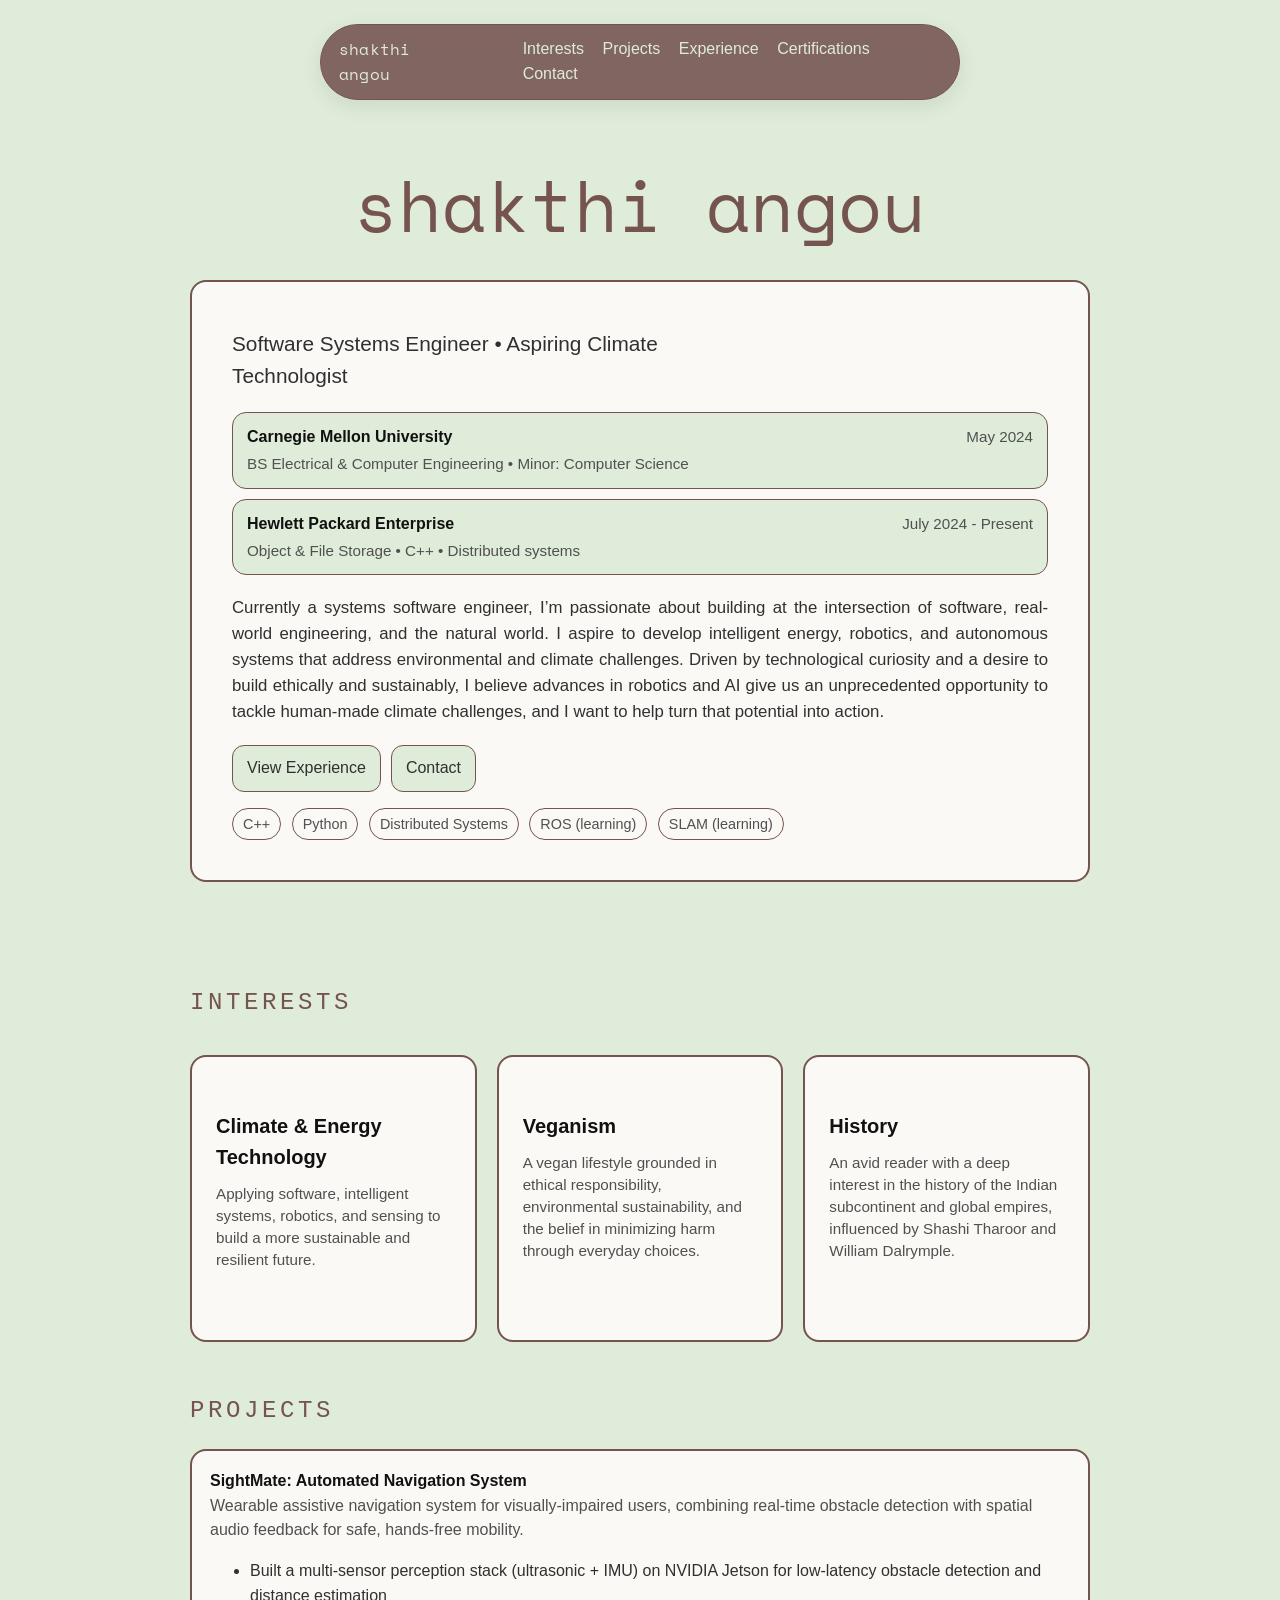
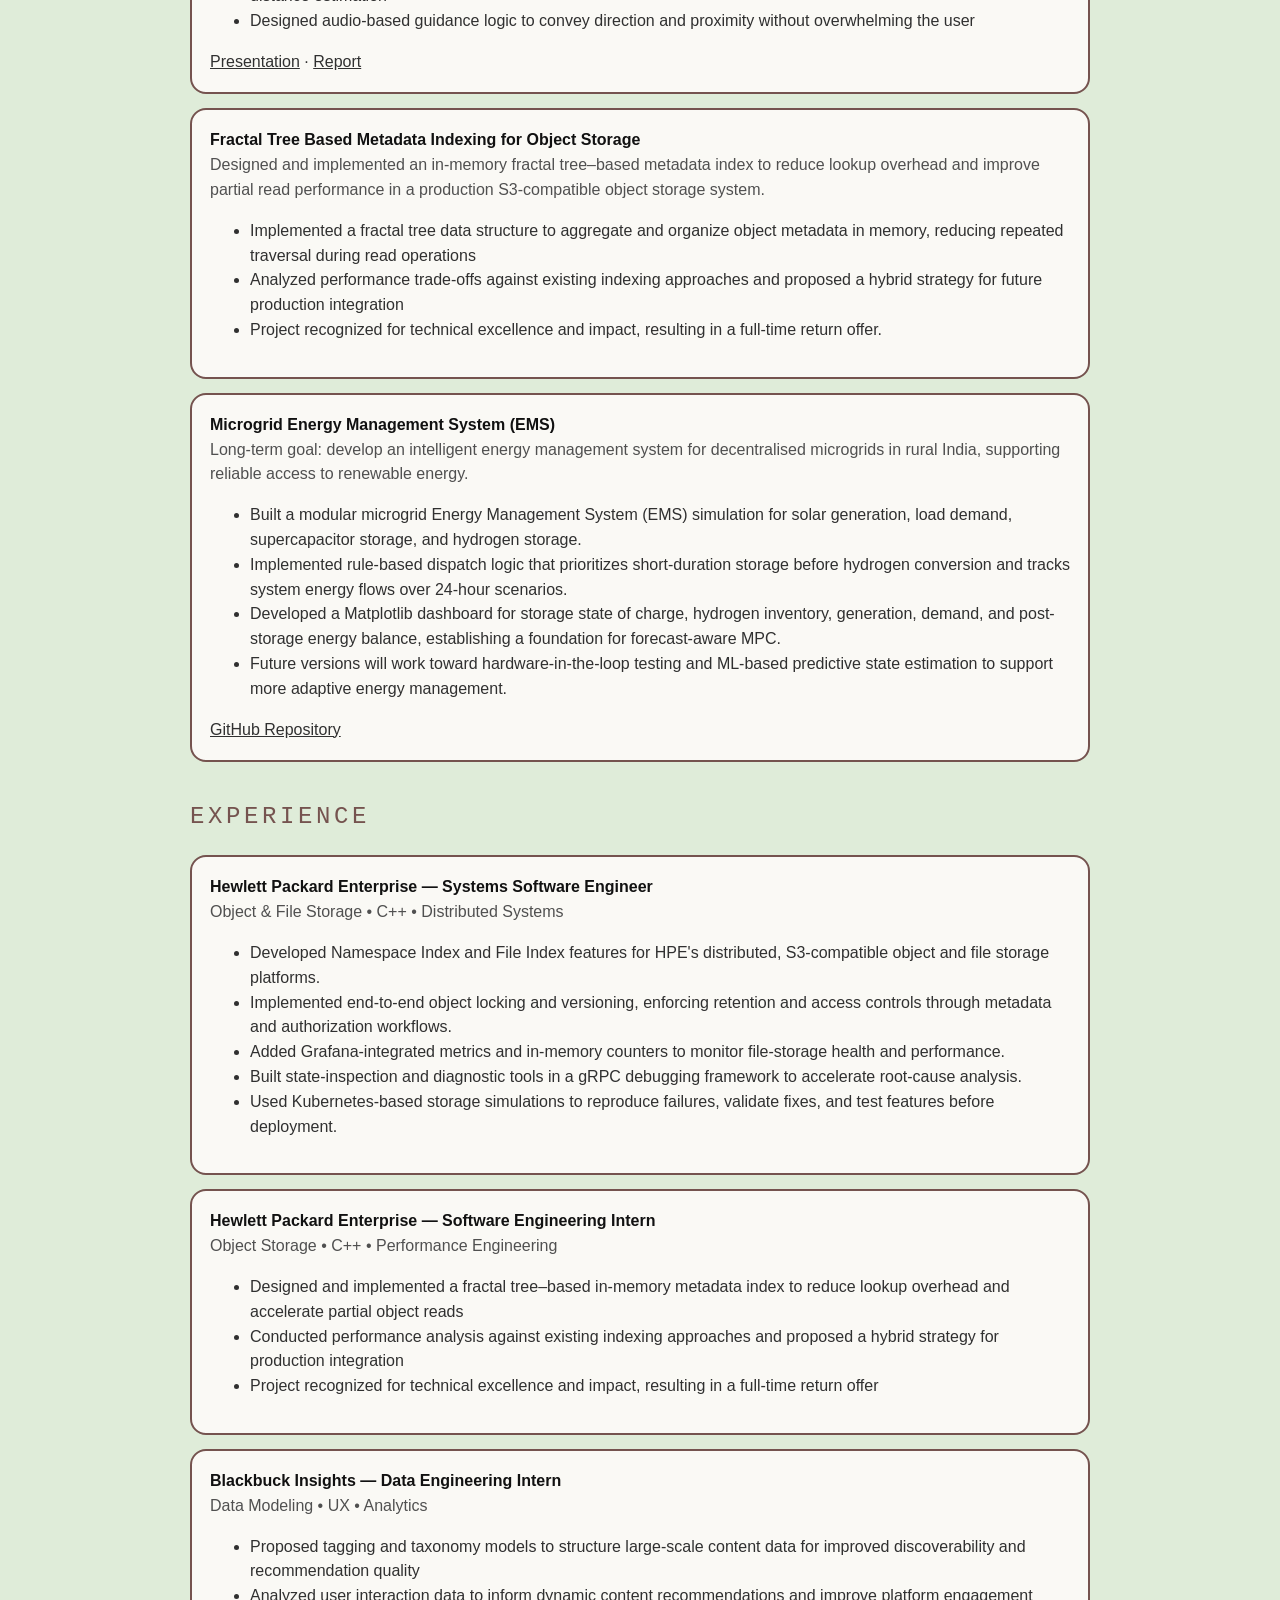
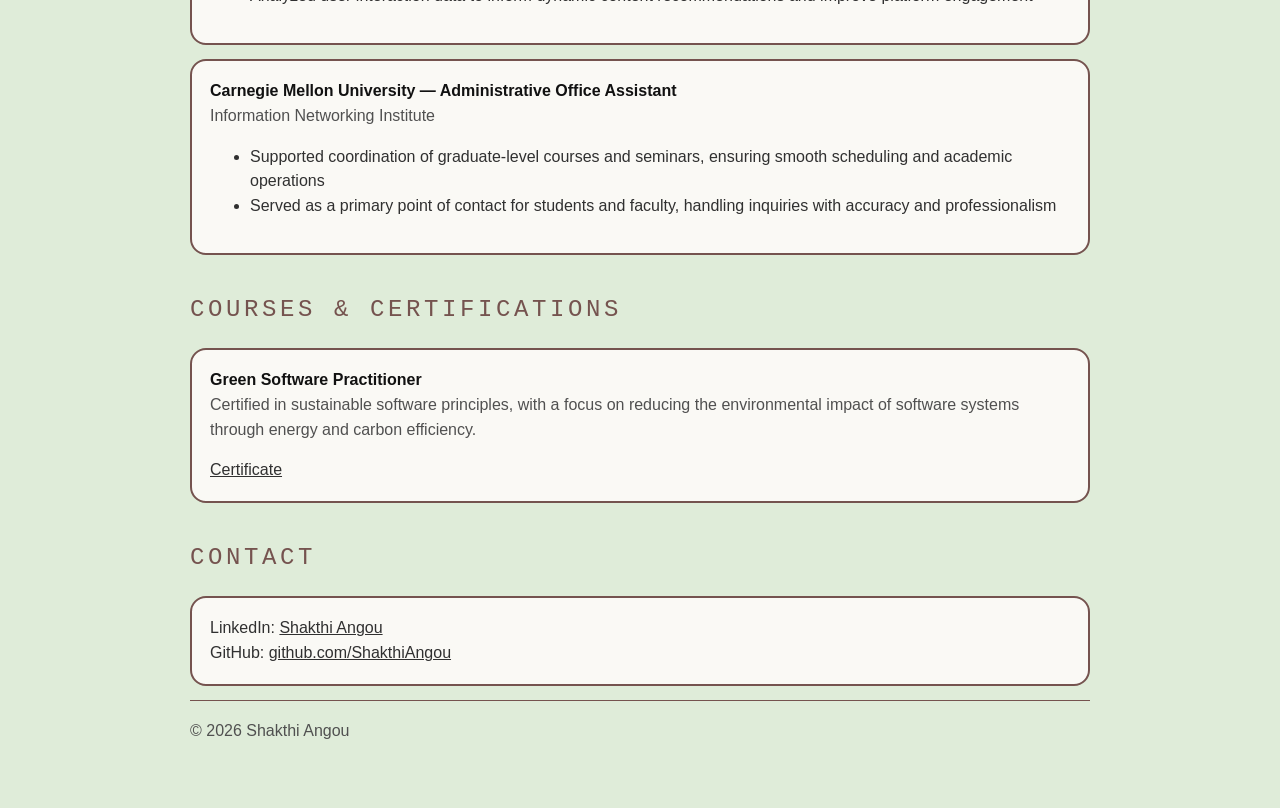
==== index.html @ 8e61fb12 "Refresh site palette, navigation, and profile dates" ====
<!doctype html>
<html lang="en">
  <head>
    <!-- =========================================================
      META
    ========================================================== -->
    <meta charset="utf-8" />
    <meta name="viewport" content="width=device-width, initial-scale=1" />

    <title>Shakthi Angou</title>
    <meta
      name="description"
      content="Portfolio of Shakthi Angou — software engineer exploring robotics, controls, and embedded systems."
    />

    <!-- =========================================================
      STYLES
    ========================================================== -->
    <link rel="preconnect" href="https://fonts.googleapis.com" />
    <link rel="preconnect" href="https://fonts.gstatic.com" crossorigin />
    <link href="https://fonts.googleapis.com/css2?family=Space+Mono:wght@400&display=swap" rel="stylesheet" />
    <style>
      @font-face {
        font-family: "GT Standard L";
        src: url("https://framerusercontent.com/assets/cD3PlB0qn71m4YssUzzkDBThmPA.woff2") format("woff2");
        font-style: normal;
        font-weight: 300;
        font-display: swap;
      }

      @font-face {
        font-family: "Formular Mono";
        src: url("https://framerusercontent.com/assets/7ECgiP6io6VC8o5You8qUa6tJWQ.woff2") format("woff2");
        font-style: normal;
        font-weight: 400;
        font-display: swap;
      }

      /* -------------------------
        Theme variables
      -------------------------- */
      :root {
        --page-gutter: 18px;
        --paper: #dfecd9;
        --card-bg: #faf9f5;
        --card-border: #75534f;
        --text-main: #303030;
        --text-muted: #505050;
        --accent: #303030;
      }

      /* -------------------------
        Base layout / typography
      -------------------------- */
      body {
        font-family: "GT Standard L", "Helvetica Neue", Arial, sans-serif;
        font-weight: 300;
        margin: 0;
        padding: 110px var(--page-gutter) 64px;
        line-height: 1.55;
        color: var(--text-main);

        background: var(--paper);
      }

      /* Shared container for ALL sections */
      .section {
        width: 100%;
        max-width: 900px;
        margin: 0 auto;
      }

      /* -------------------------
        Links / headings
      -------------------------- */
      a {
        color: var(--accent);
      }

      a:hover {
        text-decoration: underline;
      }

      nav a {
        margin-right: 14px;
        text-decoration: none;
        color: var(--text-muted);
      }

      nav a:hover {
        color: var(--accent);
      }

      h1 {
        margin: 0;
        font-size: 2.1rem;
      }

      h2 {
        color: #75534f;
        margin-top: 36px;
        font-family: "Formular Mono", "Courier New", monospace;
        font-weight: 400;
        letter-spacing: 0.15em;
        text-transform: uppercase;
      }

      .muted {
        color: var(--text-muted);
      }

      /* -------------------------
        Card + small UI elements
      -------------------------- */
      .card {
        background: var(--card-bg);
        border: 2px solid var(--card-border);
        border-radius: 16px;
        padding: 18px;
        margin: 14px 0;
        backdrop-filter: blur(6px);
      }

      .card strong,
      .card .school {
        color: #111111;
        font-weight: 800;
      }

      .pill {
        display: inline-block;
        border: 1px solid var(--card-border);
        border-radius: 999px;
        padding: 4px 10px;
        margin: 6px 6px 0 0;
        font-size: 0.9rem;
        color: var(--text-muted);
      }

      footer {
        margin-top: 56px;
        padding-top: 18px;
        border-top: 1px solid var(--card-border);
        color: var(--text-muted);
      }

      /* -------------------------
        Topbar (floating)
      -------------------------- */
      .topbar {
        position: fixed;
        top: 24px;
        left: 50%;
        transform: translateX(-50%);

        display: inline-flex;
        justify-content: space-between;
        align-items: center;
        gap: 56px;

        padding: 12px 18px;

        border-radius: 999px;
        border: 1px solid #75534f;

        background: rgba(117, 83, 79, 0.88);
        color: var(--paper);
        backdrop-filter: blur(10px);

        box-shadow: 0 6px 20px rgba(48, 48, 48, 0.1);

        z-index: 100;
      }

      @media (max-width: 900px) {
        .topbar {
          box-sizing: border-box;
          width: calc(100% - var(--page-gutter) - var(--page-gutter));
          flex-wrap: wrap;
          justify-content: center;
          gap: 8px 24px;
          border-radius: 20px;
        }

        .topbar nav {
          display: flex;
          flex-wrap: wrap;
          justify-content: center;
          gap: 6px 14px;
        }

        .topbar nav a {
          margin-right: 0;
        }
      }

      @media (max-width: 600px) {
        body {
          padding-top: 180px;
        }

        #home .card {
          padding: 24px 18px;
        }

        .section h2 {
          font-size: clamp(1rem, 4vw, 1.5rem);
          overflow-wrap: anywhere;
        }
      }

      .topbar .brand,
      .topbar nav a {
        color: var(--paper);
      }

      .topbar a:hover,
      .topbar a:focus-visible {
        color: #ffffff;
        text-decoration: underline;
      }

      .brand {
        font-family: "Space Mono", "Courier New", monospace;
        font-weight: 400;
        letter-spacing: 0.2px;
        color: #75534f;
        text-decoration: none;
      }

      /* -------------------------
        Home / Hero
      -------------------------- */
      #home {
        min-height: calc(100vh - 110px);
        display: flex;
        flex-direction: column;
        align-items: stretch;
        justify-content: center;
        padding: 24px 0;
      }

      .hero h1 {
        color: #75534f;
        margin: 0 0 18px;
        text-align: center;
        font-size: clamp(2rem, 7vw, 4.5rem);
        line-height: 1.2;
        font-family: "Space Mono", "Courier New", monospace;
        font-weight: 400;
      }

      .hero .subtitle {
        margin-top: 6px;
        margin-bottom: 20px;
        font-size: 1.3rem;
        max-width: 45ch;
      }

      #home .card {
        padding: 40px 40px;
      }

      #home p {
        font-size: 1.05rem;
        margin-left: auto;
        margin-right: auto;
        text-align: justify;
        hyphens: auto;
      }

      /* -------------------------
        Education rows (in hero)
      -------------------------- */
      .edu {
        margin-top: 14px;
        display: grid;
        gap: 10px;
      }

      .edu .row {
        padding: 12px 14px;
        border: 1px solid var(--card-border);
        border-radius: 14px;
        background: var(--paper);
      }

      .edu .row-heading {
        display: flex;
        flex-wrap: wrap;
        align-items: baseline;
        gap: 4px 16px;
      }

      .edu .row-heading > time,
      .edu .row-heading .row-date {
        margin-left: auto;
        white-space: nowrap;
        color: var(--text-muted);
        font-size: 0.95rem;
      }

      .school {
        font-weight: 700;
        color: var(--text-main);
        text-decoration: none;
      }

      .school:hover {
        color: var(--accent);
        text-decoration: underline;
      }

      .edu .details {
        color: var(--text-muted);
        font-size: 0.95rem;
        margin-top: 2px;
      }

      /* -------------------------
        CTA Buttons
      -------------------------- */
      .cta {
        display: flex;
        gap: 10px;
        flex-wrap: wrap;
        margin-top: 14px;
      }

      .btn {
        display: inline-block;
        padding: 10px 14px;
        border-radius: 12px;
        border: 1px solid var(--card-border);
        text-decoration: none;
        color: var(--text-main);
        background: var(--paper);
      }

      .btn:hover {
        border-color: var(--card-border);
      }

      /* -------------------------
        Interests section (3 squares)
      -------------------------- */
      .interests-grid {
        display: grid;
        grid-template-columns: repeat(auto-fit, minmax(220px, 1fr));
        gap: 20px;
      }

      .passion-card {
        aspect-ratio: 1 / 1;
        max-width: 260px;
        padding: 24px;

        display: flex;
        flex-direction: column;
      }

      .passion-card strong {
        font-size: 1.25rem;
        margin-top: 30px;
      }

      .passion-card .muted {
        font-size: 0.95rem;
        line-height: 1.45;
        margin-top: 10px;
      }

      @media (max-width: 860px) {
        .interests-grid {
          grid-template-columns: 1fr;
        }

        .passion-card {
          aspect-ratio: auto;
        }
      }

    </style>
  </head>

  <body>
    <!-- =========================================================
      TOP NAV
    ========================================================== -->
    <header class="topbar">
      <a class="brand" href="#home">shakthi angou</a>

      <nav>
        <a href="#interests">Interests</a>
        <a href="#projects">Projects</a>
        <a href="#experience">Experience</a>
        <a href="#certifications">Certifications</a>
        <a href="#contact">Contact</a>
      </nav>
    </header>

    <!-- =========================================================
      HOME / HERO
    ========================================================== -->
    <section id="home" class="section hero">
      <h1>shakthi angou</h1>
      <div class="card">
        <div class="subtitle">Software Systems Engineer • Aspiring Climate Technologist</div>

        <!-- Education / Current role -->
        <div class="edu">
          <div class="row">
            <div class="row-heading">
              <a class="school" href="https://www.cmu.edu" target="_blank" rel="noopener">
                Carnegie Mellon University
              </a>
              <time datetime="2024-05">May 2024</time>
            </div>
            <div class="details">BS Electrical &amp; Computer Engineering • Minor: Computer Science</div>
          </div>

          <div class="row">
            <div class="row-heading">
              <a class="school" href="https://www.hpe.com/us" target="_blank" rel="noopener">
                Hewlett Packard Enterprise
              </a>
              <span class="row-date"><time datetime="2024-07">July 2024</time> - Present</span>
            </div>
            <div class="details">Object &amp; File Storage • C++ • Distributed systems</div>
          </div>
        </div>

        <!-- Intro blurb -->
        <p style="margin-top: 20px; margin-bottom: 20px;">
          Currently a systems software engineer, I’m passionate about building at the intersection of software,
          real-world engineering, and the natural world. I aspire to develop intelligent energy, robotics, and
          autonomous systems that address environmental and climate challenges. Driven by technological curiosity
          and a desire to build ethically and sustainably, I believe advances in robotics and AI give us an
          unprecedented opportunity to tackle human-made climate challenges, and I want to help turn that
          potential into action.
        </p>

        <!-- CTA -->
        <div class="cta">
          <a class="btn" href="#experience">View Experience</a>
          <a class="btn" href="#contact">Contact</a>
        </div>

        <!-- Skill pills -->
        <div style="margin-top: 10px;">
          <span class="pill">C++</span>
          <span class="pill">Python</span>
          <span class="pill">Distributed Systems</span>
          <span class="pill">ROS (learning)</span>
          <span class="pill">SLAM (learning)</span>
        </div>
      </div>
    </section>

    <!-- =========================================================
      INTERESTS
    ========================================================== -->
    <section class="section">
      <h2 id="interests">Interests</h2>

      <div class="interests-grid">
        <div class="card passion-card">
          <strong>Climate &amp; Energy Technology</strong>
          <div class="muted">
            Applying software, intelligent systems, robotics, and sensing to build a more sustainable and resilient future.
          </div>
        </div>

        <div class="card passion-card">
          <strong>Veganism</strong>
          <div class="muted">
            A vegan lifestyle grounded in ethical responsibility, environmental sustainability, and the belief
            in minimizing harm through everyday choices.
          </div>
        </div>

        <div class="card passion-card">
          <strong>History</strong>
          <div class="muted">
            An avid reader with a deep interest in the history of the Indian subcontinent and global empires,
            influenced by Shashi Tharoor and William Dalrymple.
          </div>
        </div>
      </div>
    </section>

    <!-- =========================================================
      PROJECTS
    ========================================================== -->
    <section class="section">
      <h2 id="projects">Projects</h2>

      <!-- Project 1 -->
      <div class="card">
        <strong>SightMate: Automated Navigation System</strong>

        <div class="muted">
          Wearable assistive navigation system for visually-impaired users, combining real-time obstacle
          detection with spatial audio feedback for safe, hands-free mobility.
        </div>

        <ul>
          <li>
            Built a multi-sensor perception stack (ultrasonic + IMU) on NVIDIA Jetson for low-latency obstacle
            detection and distance estimation
          </li>
          <li>
            Designed audio-based guidance logic to convey direction and proximity without overwhelming the user
          </li>
        </ul>

        <div>
          <a href="assets/documents/SightMate_Presentation.pdf" target="_blank" rel="noopener">Presentation</a> · <a href="assets/documents/SightMate_Report.pdf" target="_blank" rel="noopener">Report</a>
        </div>
      </div>

      <!-- Project 2 -->
      <div class="card">
        <strong>Fractal Tree Based Metadata Indexing for Object Storage</strong>

        <div class="muted">
          Designed and implemented an in-memory fractal tree–based metadata index to reduce lookup overhead
          and improve partial read performance in a production S3-compatible object storage system.
        </div>

        <ul>
          <li>
            Implemented a fractal tree data structure to aggregate and organize object metadata in memory,
            reducing repeated traversal during read operations
          </li>
          <li>
            Analyzed performance trade-offs against existing indexing approaches and proposed a hybrid strategy
            for future production integration
          </li>
          <li>Project recognized for technical excellence and impact, resulting in a full-time return offer.</li>
        </ul>

      </div>

      <!-- Project 3 -->
      <div class="card">
        <strong>Microgrid Energy Management System (EMS)</strong>
        <div class="muted">
          Long-term goal: develop an intelligent energy management system for decentralised microgrids in
          rural India, supporting reliable access to renewable energy.
        </div>
        <ul>
          <li>
            Built a modular microgrid Energy Management System (EMS) simulation for solar generation, load
            demand, supercapacitor storage, and hydrogen storage.
          </li>
          <li>
            Implemented rule-based dispatch logic that prioritizes short-duration storage before hydrogen
            conversion and tracks system energy flows over 24-hour scenarios.
          </li>
          <li>
            Developed a Matplotlib dashboard for storage state of charge, hydrogen inventory, generation,
            demand, and post-storage energy balance, establishing a foundation for forecast-aware MPC.
          </li>
          <li>
            Future versions will work toward hardware-in-the-loop testing and ML-based predictive state
            estimation to support more adaptive energy management.
          </li>
        </ul>

        <div>
          <a href="https://github.com/ShakthiAngou/MicrogridController" target="_blank" rel="noopener">GitHub Repository</a>
        </div>
      </div>
    </section>

    <!-- =========================================================
      EXPERIENCE
    ========================================================== -->
    <section class="section">
      <h2 id="experience">Experience</h2>

      <!-- HPE Full-Time -->
      <div class="card">
        <strong>Hewlett Packard Enterprise — Systems Software Engineer</strong>
        <div class="muted">Object &amp; File Storage • C++ • Distributed Systems</div>

        <ul>
          <li>
            Developed Namespace Index and File Index features for HPE's distributed, S3-compatible object and
            file storage platforms.
          </li>
          <li>
            Implemented end-to-end object locking and versioning, enforcing retention and access controls
            through metadata and authorization workflows.
          </li>
          <li>
            Added Grafana-integrated metrics and in-memory counters to monitor file-storage health and performance.
          </li>
          <li>
            Built state-inspection and diagnostic tools in a gRPC debugging framework to accelerate root-cause analysis.
          </li>
          <li>
            Used Kubernetes-based storage simulations to reproduce failures, validate fixes, and test features
            before deployment.
          </li>
        </ul>
      </div>

      <!-- HPE Internship -->
      <div class="card">
        <strong>Hewlett Packard Enterprise — Software Engineering Intern</strong>
        <div class="muted">Object Storage • C++ • Performance Engineering</div>

        <ul>
          <li>
            Designed and implemented a fractal tree–based in-memory metadata index to reduce lookup overhead
            and accelerate partial object reads
          </li>
          <li>
            Conducted performance analysis against existing indexing approaches and proposed a hybrid strategy
            for production integration
          </li>
          <li>Project recognized for technical excellence and impact, resulting in a full-time return offer</li>
        </ul>
      </div>

      <!-- Blackbuck -->
      <div class="card">
        <strong>Blackbuck Insights — Data Engineering Intern</strong>
        <div class="muted">Data Modeling • UX • Analytics</div>

        <ul>
          <li>
            Proposed tagging and taxonomy models to structure large-scale content data for improved
            discoverability and recommendation quality
          </li>
          <li>
            Analyzed user interaction data to inform dynamic content recommendations and improve platform
            engagement
          </li>
        </ul>
      </div>

      <!-- CMU Campus Job -->
      <div class="card">
        <strong>Carnegie Mellon University — Administrative Office Assistant</strong>
        <div class="muted">Information Networking Institute</div>

        <ul>
          <li>
            Supported coordination of graduate-level courses and seminars, ensuring smooth scheduling and
            academic operations
          </li>
          <li>
            Served as a primary point of contact for students and faculty, handling inquiries with accuracy and
            professionalism
          </li>
        </ul>
      </div>
    </section>

    <!-- =========================================================
      COURSES & CERTIFICATIONS
    ========================================================== -->
    <section class="section">
      <h2 id="certifications">Courses &amp; Certifications</h2>

      <div class="card">
        <strong>Green Software Practitioner</strong>

        <div class="muted">
          Certified in sustainable software principles, with a focus on reducing the environmental impact of
          software systems through energy and carbon efficiency.
        </div>

        <div style="margin-top: 16px;">
          <a href="assets/documents/1_2026_Green_Software_Practitioner.pdf" target="_blank" rel="noopener">Certificate</a>
        </div>
      </div>
    </section>

    <!-- =========================================================
      CONTACT
    ========================================================== -->
    <section class="section">
      <h2 id="contact">Contact</h2>

      <div class="card">
        <div>
          LinkedIn:
          <a href="https://www.linkedin.com/in/shakthi-angou/" target="_blank" rel="noopener">Shakthi Angou</a>
        </div>
        <div>
          GitHub:
          <a href="https://github.com/ShakthiAngou" target="_blank" rel="noopener">github.com/ShakthiAngou</a>
        </div>
      </div>
    </section>

    <!-- =========================================================
      FOOTER
    ========================================================== -->
    <footer class="muted section">© <span id="y"></span> Shakthi Angou</footer>

    <!-- =========================================================
      SCRIPTS
    ========================================================== -->
    <script>
      // Auto-update footer year
      document.getElementById("y").textContent = new Date().getFullYear();
    </script>

  </body>
</html>
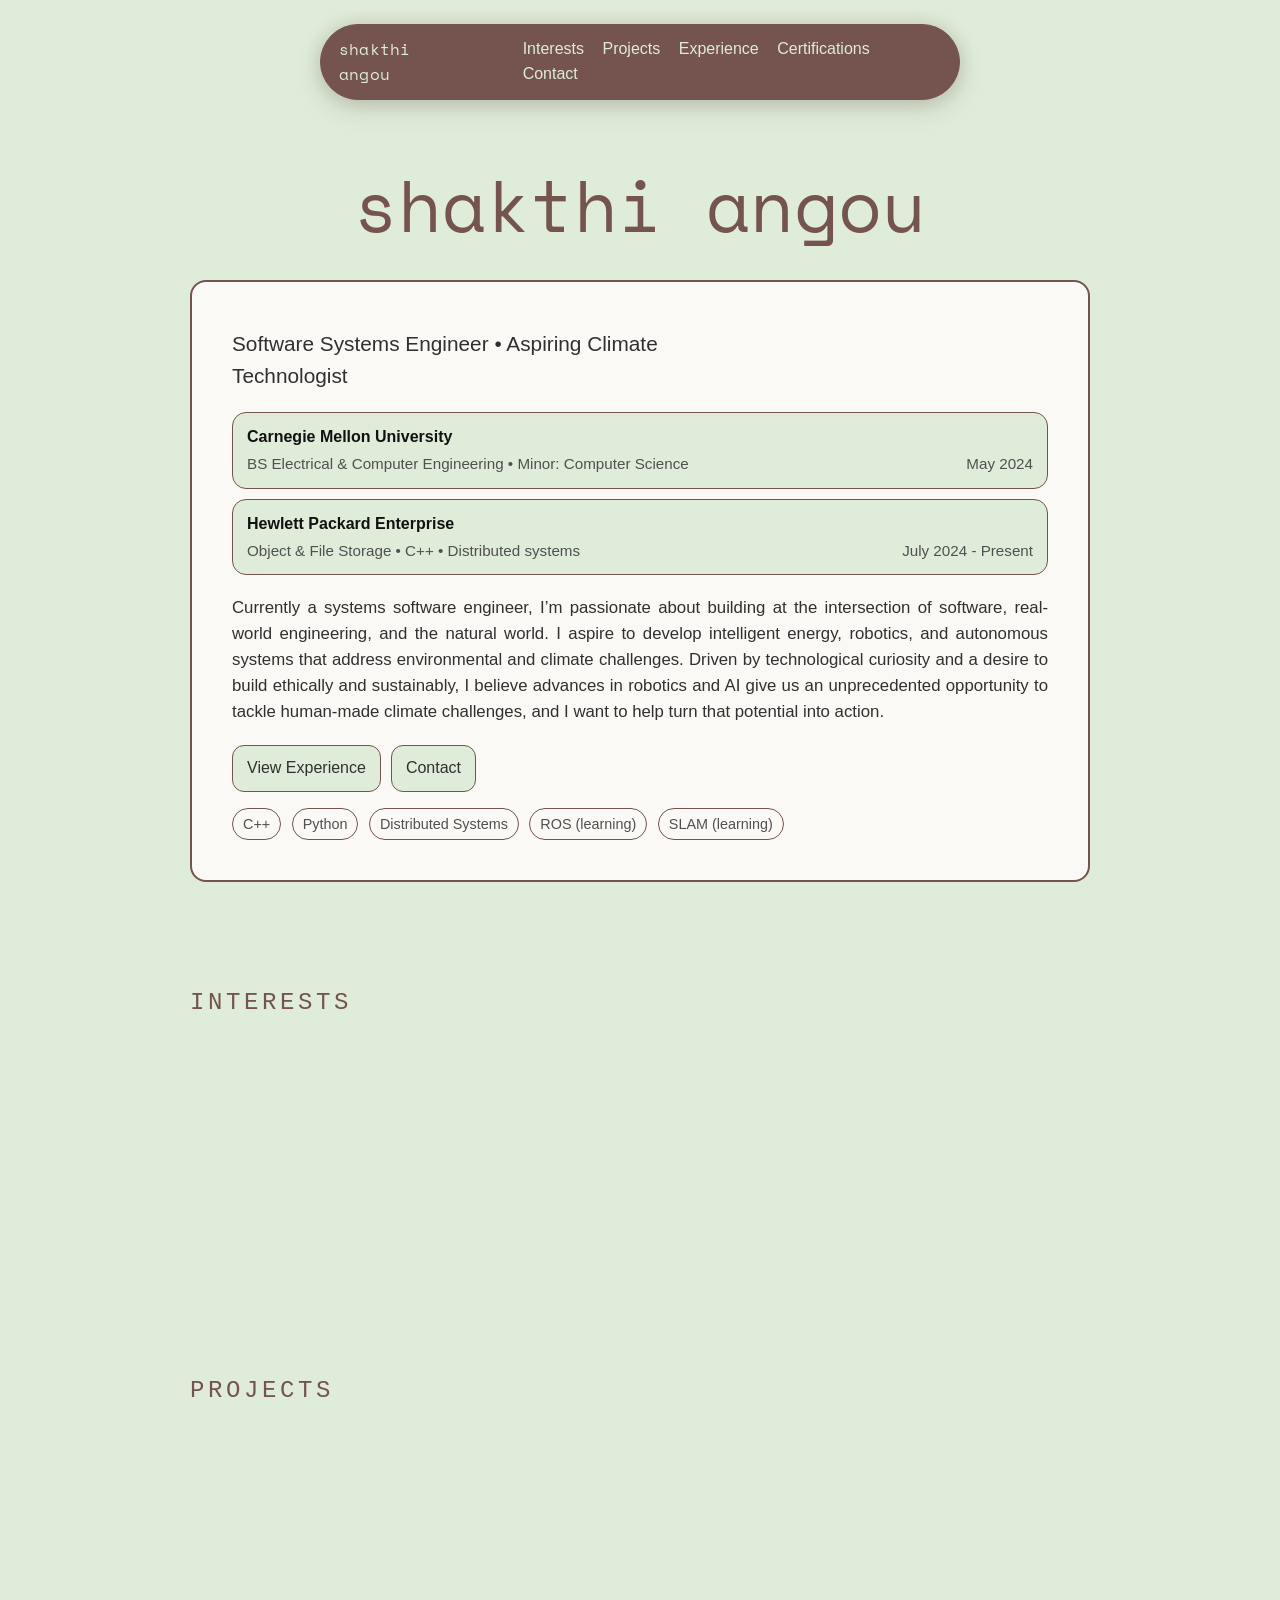
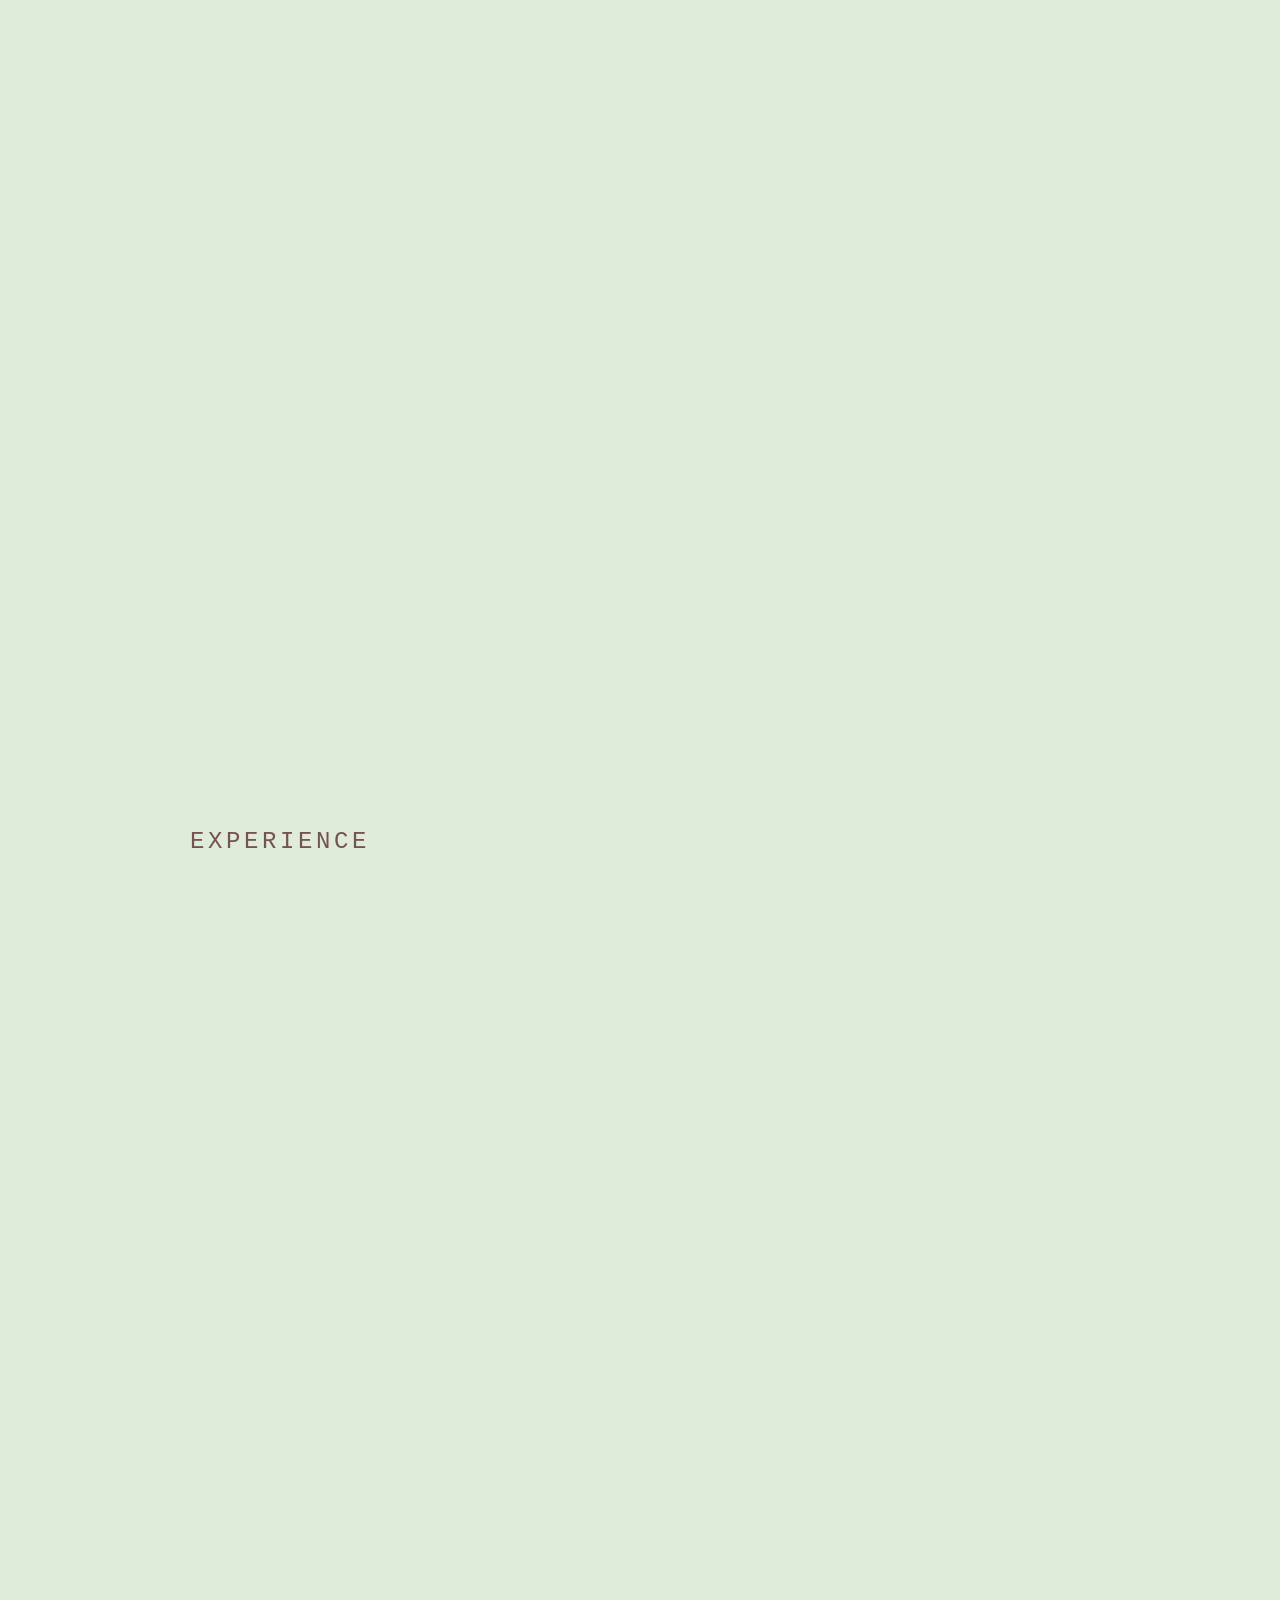
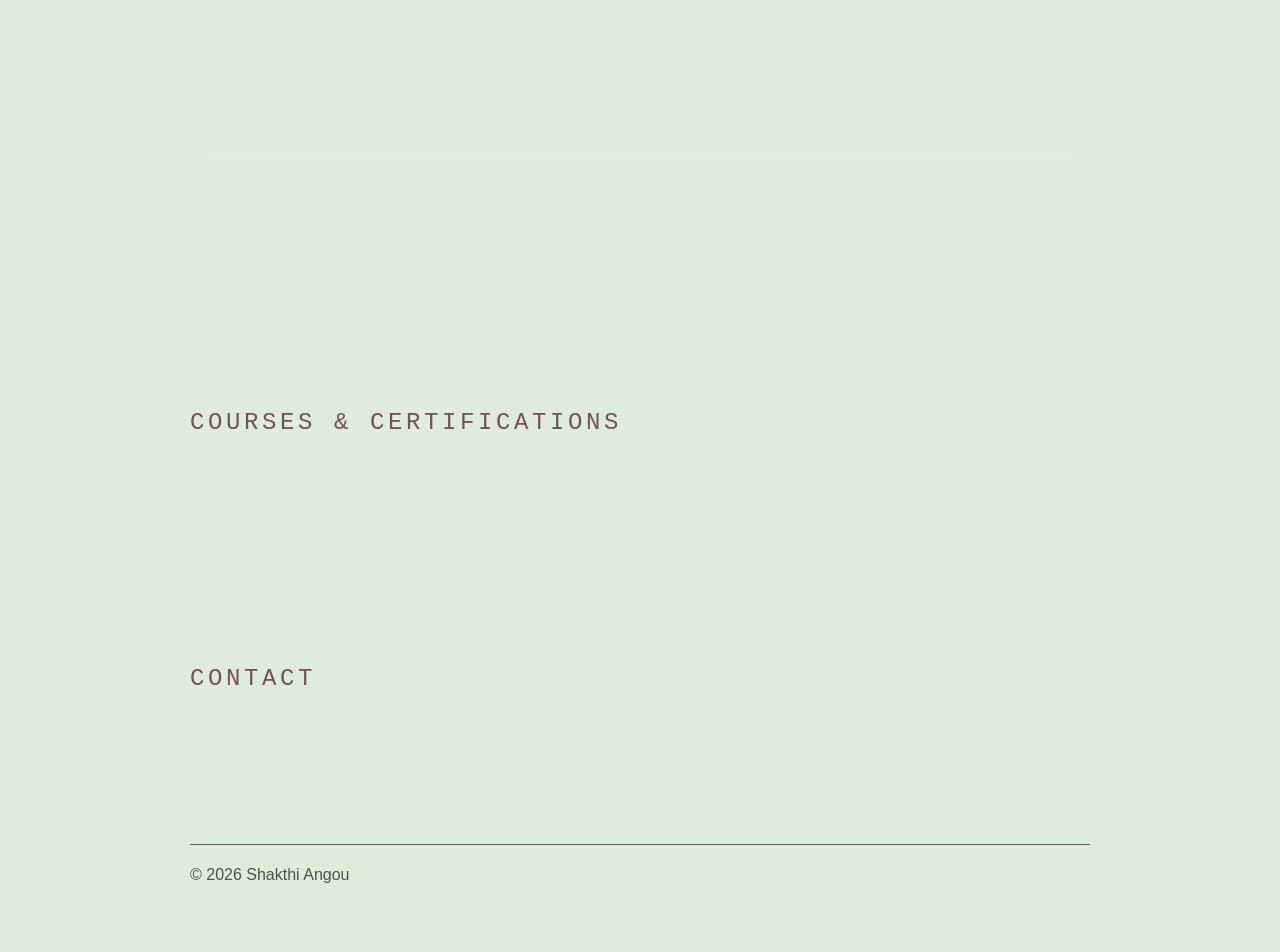
==== commit 8fe29c7e: "Refine portfolio layout and project timeline" ====
--- a/index.html
+++ b/index.html
@@ -98,11 +98,16 @@
 
       h2 {
         color: #75534f;
-        margin-top: 36px;
+        margin: 36px 0 14px;
         font-family: "Formular Mono", "Courier New", monospace;
         font-weight: 400;
         letter-spacing: 0.15em;
         text-transform: uppercase;
+      }
+
+      .section > h2 + .card,
+      .section > h2 + .interests-grid > .card {
+        margin-top: 0;
       }
 
       .muted {
@@ -137,6 +142,25 @@
         color: var(--text-muted);
       }
 
+      a.pill {
+        text-decoration: none;
+        max-width: 100%;
+        box-sizing: border-box;
+        overflow-wrap: anywhere;
+      }
+
+      a.pill:hover,
+      a.pill:focus-visible {
+        background: var(--paper);
+        color: var(--text-main);
+        text-decoration: underline;
+      }
+
+      .link-row {
+        margin-top: 16px;
+        overflow-wrap: anywhere;
+      }
+
       footer {
         margin-top: 56px;
         padding-top: 18px;
@@ -163,11 +187,10 @@
         border-radius: 999px;
         border: 1px solid #75534f;
 
-        background: rgba(117, 83, 79, 0.88);
+        background: #75534f;
         color: var(--paper);
-        backdrop-filter: blur(10px);
-
-        box-shadow: 0 6px 20px rgba(48, 48, 48, 0.1);
+
+        box-shadow: 0 8px 24px rgba(65, 43, 40, 0.18), 0 0 18px rgba(117, 83, 79, 0.16);
 
         z-index: 100;
       }
@@ -285,15 +308,15 @@
         background: var(--paper);
       }
 
-      .edu .row-heading {
+      .row-heading {
         display: flex;
         flex-wrap: wrap;
         align-items: baseline;
         gap: 4px 16px;
       }
 
-      .edu .row-heading > time,
-      .edu .row-heading .row-date {
+      .row-heading > time,
+      .row-heading .row-date {
         margin-left: auto;
         white-space: nowrap;
         color: var(--text-muted);
@@ -414,9 +437,11 @@
               <a class="school" href="https://www.cmu.edu" target="_blank" rel="noopener">
                 Carnegie Mellon University
               </a>
+            </div>
+            <div class="row-heading details">
+              <span>BS Electrical &amp; Computer Engineering • Minor: Computer Science</span>
               <time datetime="2024-05">May 2024</time>
             </div>
-            <div class="details">BS Electrical &amp; Computer Engineering • Minor: Computer Science</div>
           </div>
 
           <div class="row">
@@ -424,9 +449,11 @@
               <a class="school" href="https://www.hpe.com/us" target="_blank" rel="noopener">
                 Hewlett Packard Enterprise
               </a>
+            </div>
+            <div class="row-heading details">
+              <span>Object &amp; File Storage • C++ • Distributed systems</span>
               <span class="row-date"><time datetime="2024-07">July 2024</time> - Present</span>
             </div>
-            <div class="details">Object &amp; File Storage • C++ • Distributed systems</div>
           </div>
         </div>
 
@@ -495,54 +522,7 @@
     <section class="section">
       <h2 id="projects">Projects</h2>
 
-      <!-- Project 1 -->
-      <div class="card">
-        <strong>SightMate: Automated Navigation System</strong>
-
-        <div class="muted">
-          Wearable assistive navigation system for visually-impaired users, combining real-time obstacle
-          detection with spatial audio feedback for safe, hands-free mobility.
-        </div>
-
-        <ul>
-          <li>
-            Built a multi-sensor perception stack (ultrasonic + IMU) on NVIDIA Jetson for low-latency obstacle
-            detection and distance estimation
-          </li>
-          <li>
-            Designed audio-based guidance logic to convey direction and proximity without overwhelming the user
-          </li>
-        </ul>
-
-        <div>
-          <a href="assets/documents/SightMate_Presentation.pdf" target="_blank" rel="noopener">Presentation</a> · <a href="assets/documents/SightMate_Report.pdf" target="_blank" rel="noopener">Report</a>
-        </div>
-      </div>
-
-      <!-- Project 2 -->
-      <div class="card">
-        <strong>Fractal Tree Based Metadata Indexing for Object Storage</strong>
-
-        <div class="muted">
-          Designed and implemented an in-memory fractal tree–based metadata index to reduce lookup overhead
-          and improve partial read performance in a production S3-compatible object storage system.
-        </div>
-
-        <ul>
-          <li>
-            Implemented a fractal tree data structure to aggregate and organize object metadata in memory,
-            reducing repeated traversal during read operations
-          </li>
-          <li>
-            Analyzed performance trade-offs against existing indexing approaches and proposed a hybrid strategy
-            for future production integration
-          </li>
-          <li>Project recognized for technical excellence and impact, resulting in a full-time return offer.</li>
-        </ul>
-
-      </div>
-
-      <!-- Project 3 -->
+      <!-- Project 1: EMS -->
       <div class="card">
         <strong>Microgrid Energy Management System (EMS)</strong>
         <div class="muted">
@@ -568,9 +548,65 @@
           </li>
         </ul>
 
-        <div>
-          <a href="https://github.com/ShakthiAngou/MicrogridController" target="_blank" rel="noopener">GitHub Repository</a>
-        </div>
+        <div class="row-heading">
+          <a class="pill" href="https://github.com/ShakthiAngou/MicrogridController" target="_blank" rel="noopener">GitHub Repository</a>
+          <time datetime="2026-05">May 2026</time>
+        </div>
+      </div>
+
+      <!-- Project 2: SightMate -->
+      <div class="card">
+        <strong>SightMate: Automated Navigation System</strong>
+
+        <div class="muted">
+          Wearable assistive navigation system for visually-impaired users, combining real-time obstacle
+          detection with spatial audio feedback for safe, hands-free mobility.
+        </div>
+
+        <ul>
+          <li>
+            Built a multi-sensor perception stack (ultrasonic + IMU) on NVIDIA Jetson for low-latency obstacle
+            detection and distance estimation
+          </li>
+          <li>
+            Designed audio-based guidance logic to convey direction and proximity without overwhelming the user
+          </li>
+        </ul>
+
+        <div class="row-heading">
+          <div>
+            <a class="pill" href="assets/documents/SightMate_Presentation.pdf" target="_blank" rel="noopener">Presentation</a>
+            <a class="pill" href="assets/documents/SightMate_Report.pdf" target="_blank" rel="noopener">Report</a>
+          </div>
+          <time datetime="2024-05">May 2024</time>
+        </div>
+      </div>
+
+      <!-- Project 3: Fractal Tree -->
+      <div class="card">
+        <strong>Fractal Tree Based Metadata Indexing for Object Storage</strong>
+
+        <div class="muted">
+          Designed and implemented an in-memory fractal tree–based metadata index to reduce lookup overhead
+          and improve partial read performance in a production S3-compatible object storage system.
+        </div>
+
+        <ul>
+          <li>
+            Implemented a fractal tree data structure to aggregate and organize object metadata in memory,
+            reducing repeated traversal during read operations
+          </li>
+          <li>
+            Analyzed performance trade-offs against existing indexing approaches and proposed a hybrid strategy
+            for future production integration
+          </li>
+          <li>Project recognized for technical excellence and impact, resulting in a full-time return offer.</li>
+        </ul>
+
+        <div class="row-heading">
+          <time datetime="2023-08">Aug 2023</time>
+        </div>
+
       </div>
     </section>
 
@@ -605,6 +641,10 @@
             before deployment.
           </li>
         </ul>
+
+        <div class="row-heading">
+          <span class="row-date"><time datetime="2024-07">July 2024</time> - Present</span>
+        </div>
       </div>
 
       <!-- HPE Internship -->
@@ -623,6 +663,10 @@
           </li>
           <li>Project recognized for technical excellence and impact, resulting in a full-time return offer</li>
         </ul>
+
+        <div class="row-heading">
+          <span class="row-date"><time datetime="2023-05">May 2023</time> - <time datetime="2023-08">Aug 2023</time></span>
+        </div>
       </div>
 
       <!-- Blackbuck -->
@@ -640,6 +684,10 @@
             engagement
           </li>
         </ul>
+
+        <div class="row-heading">
+          <span class="row-date"><time datetime="2022-05">May 2022</time> - <time datetime="2022-08">Aug 2022</time></span>
+        </div>
       </div>
 
       <!-- CMU Campus Job -->
@@ -657,6 +705,10 @@
             professionalism
           </li>
         </ul>
+
+        <div class="row-heading">
+          <span class="row-date"><time datetime="2021-09">Sep 2021</time> - <time datetime="2023-05">May 2023</time></span>
+        </div>
       </div>
     </section>
 
@@ -674,8 +726,9 @@
           software systems through energy and carbon efficiency.
         </div>
 
-        <div style="margin-top: 16px;">
-          <a href="assets/documents/1_2026_Green_Software_Practitioner.pdf" target="_blank" rel="noopener">Certificate</a>
+        <div class="row-heading" style="margin-top: 16px;">
+          <a class="pill" href="assets/documents/1_2026_Green_Software_Practitioner.pdf" target="_blank" rel="noopener">Certificate</a>
+          <time datetime="2026-09">Sep 2026</time>
         </div>
       </div>
     </section>
@@ -687,13 +740,12 @@
       <h2 id="contact">Contact</h2>
 
       <div class="card">
-        <div>
-          LinkedIn:
-          <a href="https://www.linkedin.com/in/shakthi-angou/" target="_blank" rel="noopener">Shakthi Angou</a>
-        </div>
-        <div>
-          GitHub:
-          <a href="https://github.com/ShakthiAngou" target="_blank" rel="noopener">github.com/ShakthiAngou</a>
+        <strong>Reach out to connect, collaborate, and build!</strong>
+
+        <div class="link-row">
+          <a class="pill" href="https://www.linkedin.com/in/shakthi-angou/" target="_blank" rel="noopener">Shakthi Angou</a>
+          <a class="pill" href="https://github.com/ShakthiAngou" target="_blank" rel="noopener">github.com/ShakthiAngou</a>
+          <a class="pill" href="mailto:shakthiangou29@gmail.com">shakthiangou29@gmail.com</a>
         </div>
       </div>
     </section>
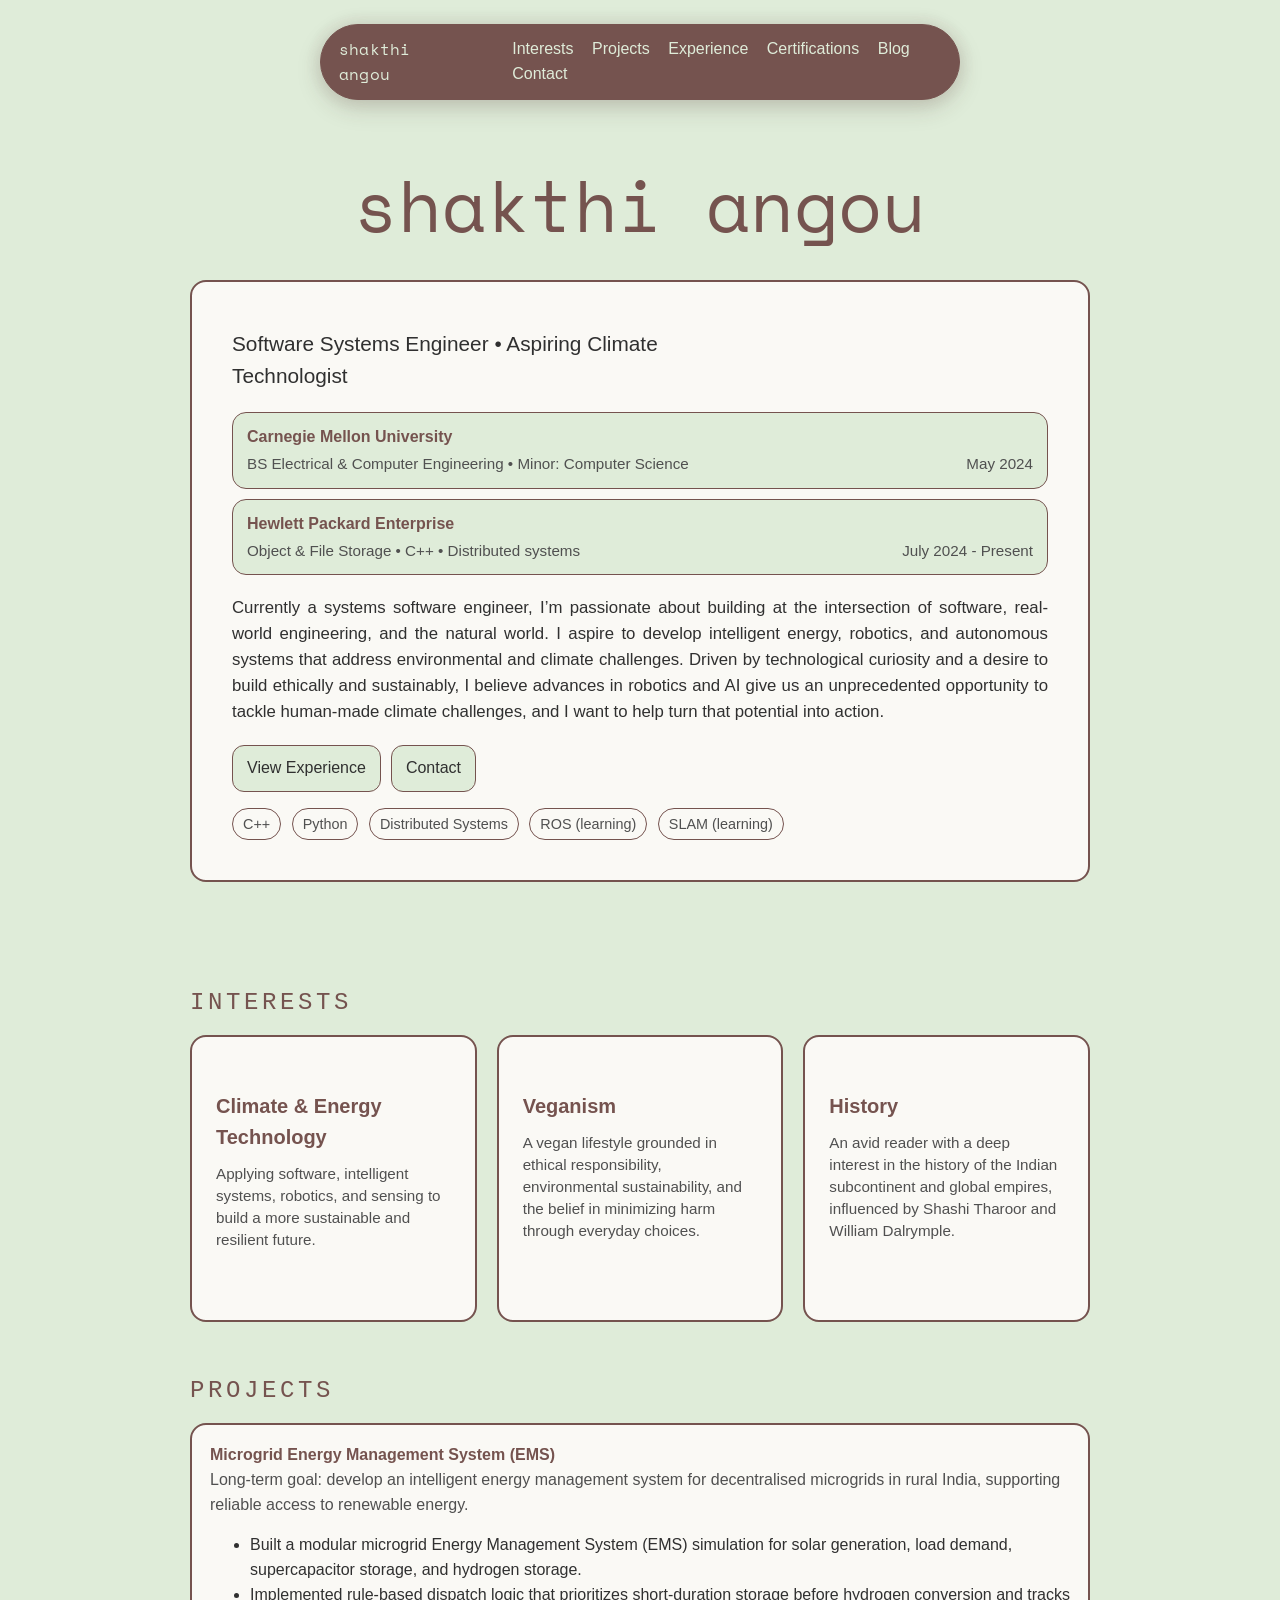
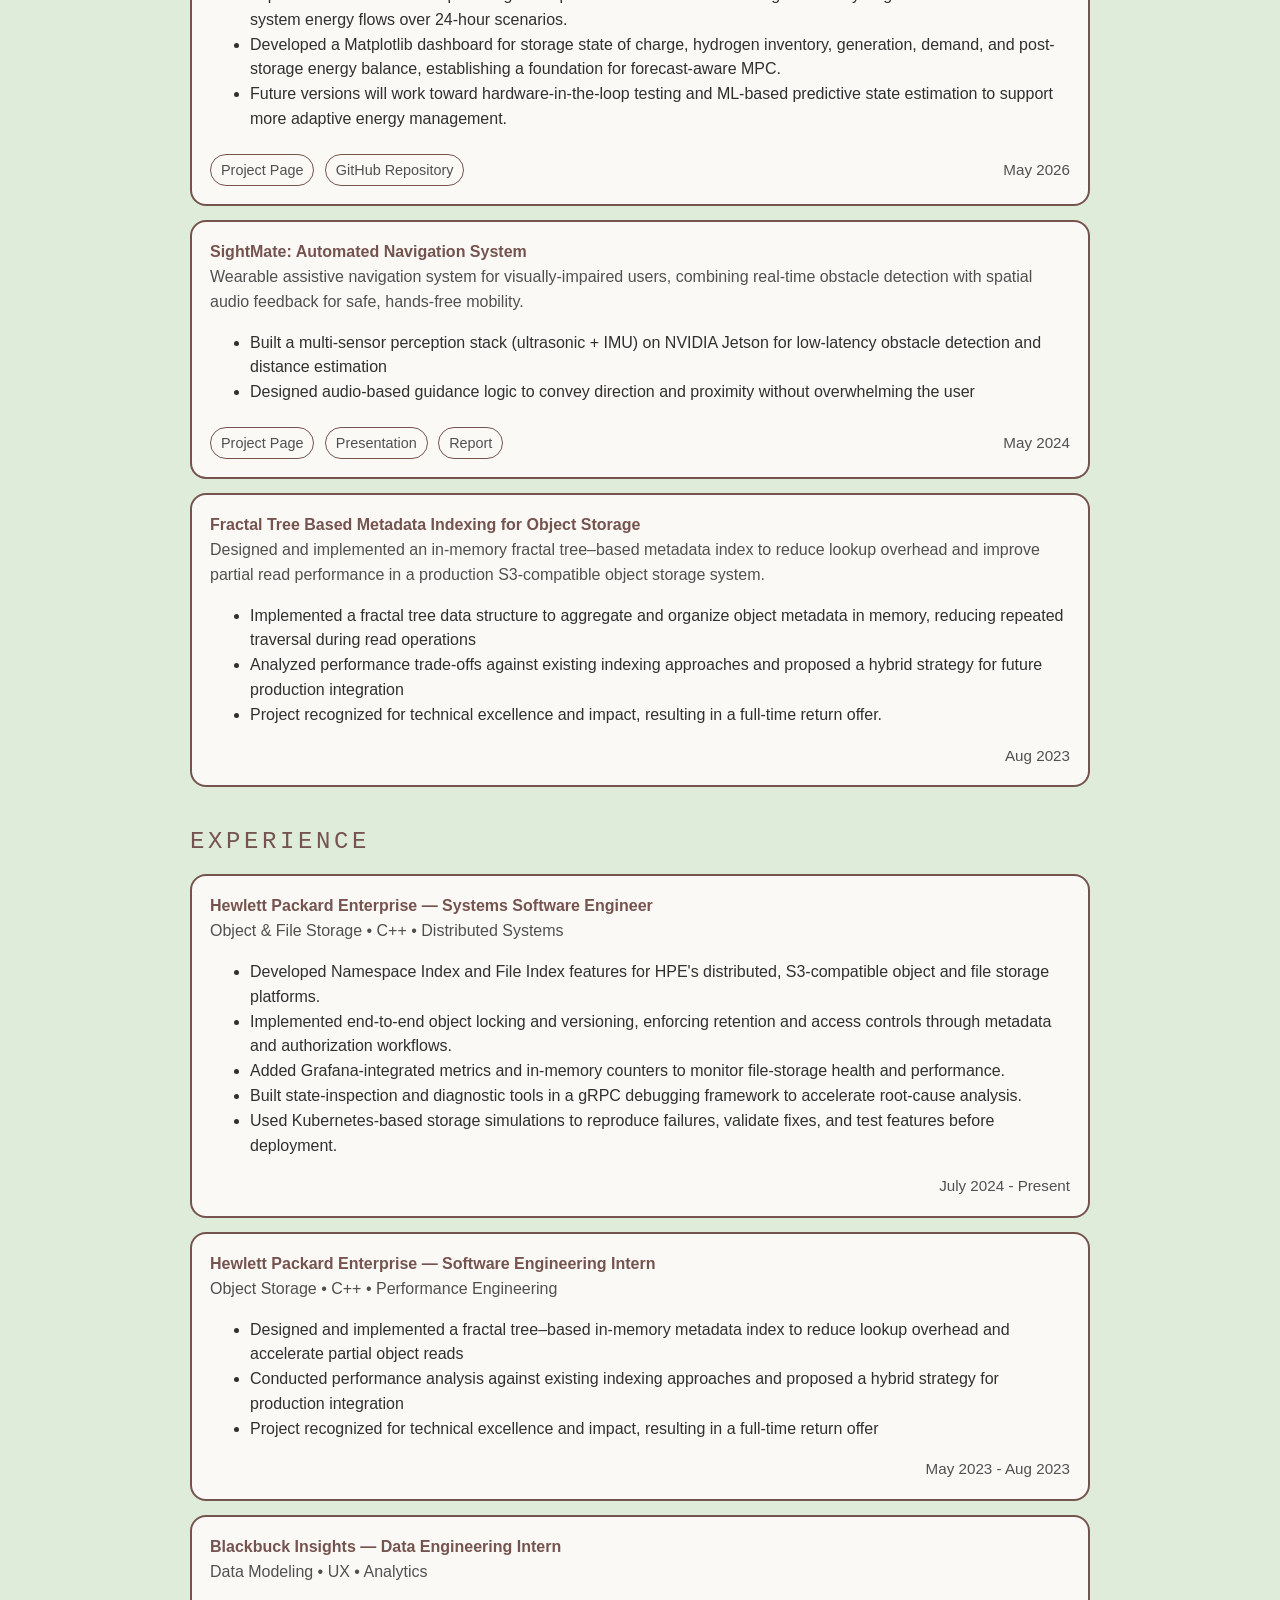
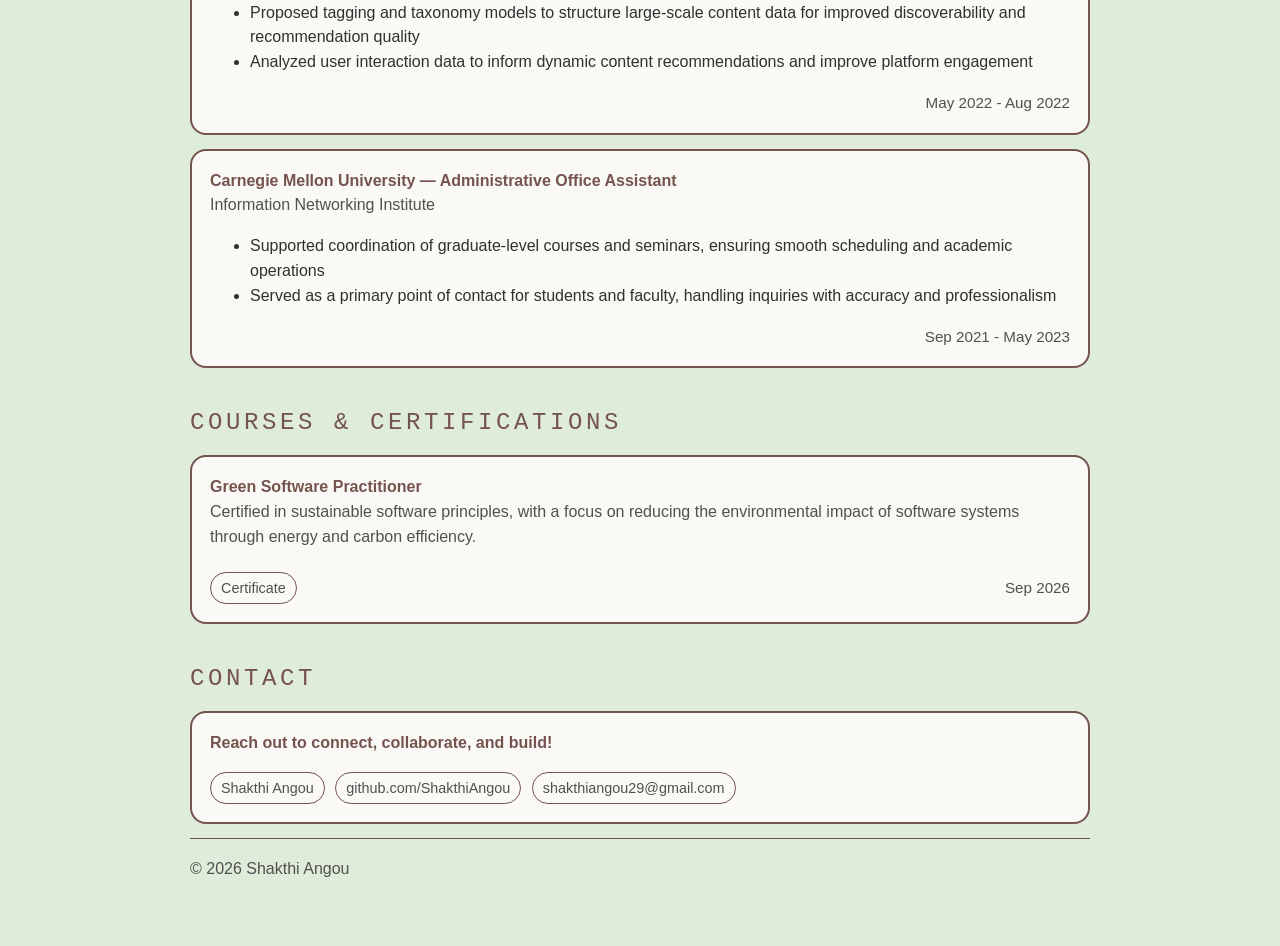
==== commit 7e8537a5: "Match card titles to site palette" ====
--- a/index.html
+++ b/index.html
@@ -128,7 +128,7 @@
 
       .card strong,
       .card .school {
-        color: #111111;
+        color: var(--card-border);
         font-weight: 800;
       }
 
@@ -159,6 +159,10 @@
       .link-row {
         margin-top: 16px;
         overflow-wrap: anywhere;
+      }
+
+      .contact-card .link-row {
+        margin-top: 10px;
       }
 
       footer {
@@ -418,6 +422,7 @@
         <a href="#projects">Projects</a>
         <a href="#experience">Experience</a>
         <a href="#certifications">Certifications</a>
+        <a href="blog.html">Blog</a>
         <a href="#contact">Contact</a>
       </nav>
     </header>
@@ -549,7 +554,10 @@
         </ul>
 
         <div class="row-heading">
-          <a class="pill" href="https://github.com/ShakthiAngou/MicrogridController" target="_blank" rel="noopener">GitHub Repository</a>
+          <div>
+            <a class="pill" href="ems.html">Project Page</a>
+            <a class="pill" href="https://github.com/ShakthiAngou/MicrogridController" target="_blank" rel="noopener">GitHub Repository</a>
+          </div>
           <time datetime="2026-05">May 2026</time>
         </div>
       </div>
@@ -575,6 +583,7 @@
 
         <div class="row-heading">
           <div>
+            <a class="pill" href="sightmate.html">Project Page</a>
             <a class="pill" href="assets/documents/SightMate_Presentation.pdf" target="_blank" rel="noopener">Presentation</a>
             <a class="pill" href="assets/documents/SightMate_Report.pdf" target="_blank" rel="noopener">Report</a>
           </div>
@@ -739,7 +748,7 @@
     <section class="section">
       <h2 id="contact">Contact</h2>
 
-      <div class="card">
+      <div class="card contact-card">
         <strong>Reach out to connect, collaborate, and build!</strong>
 
         <div class="link-row">
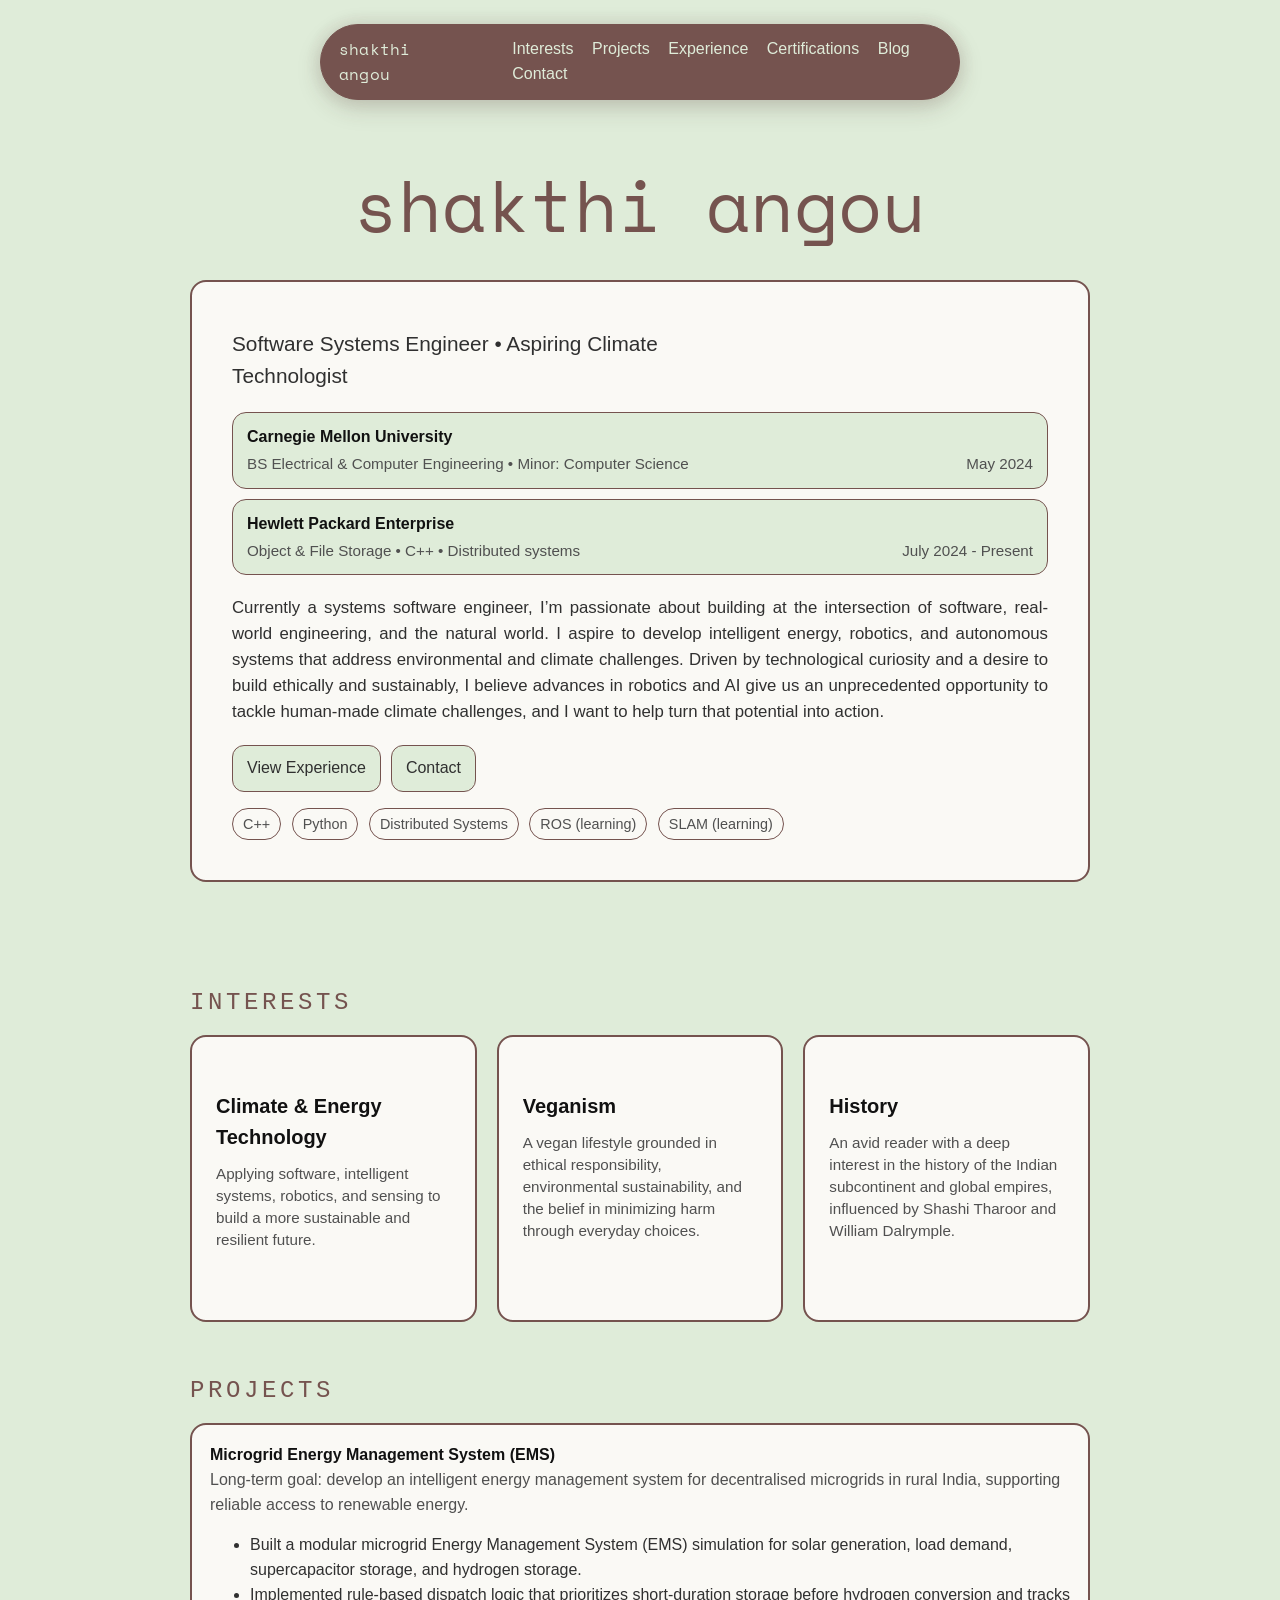
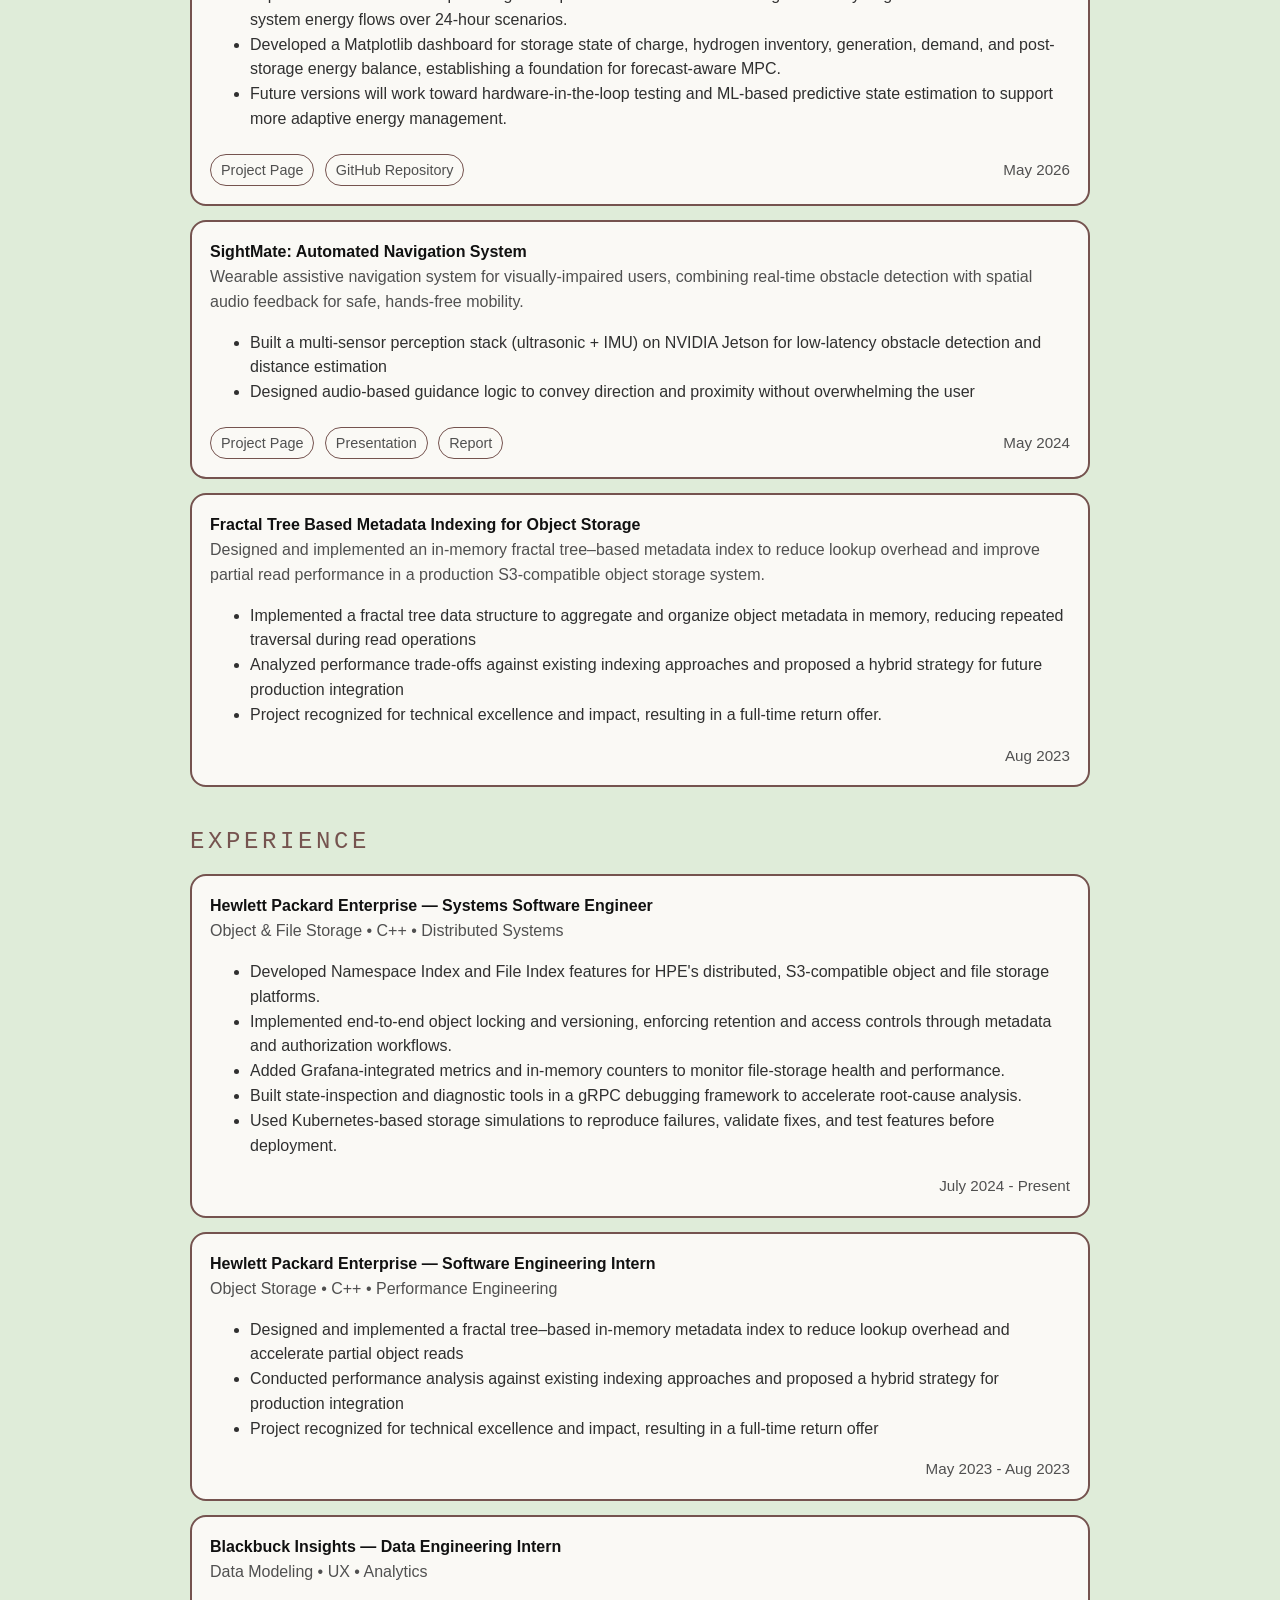
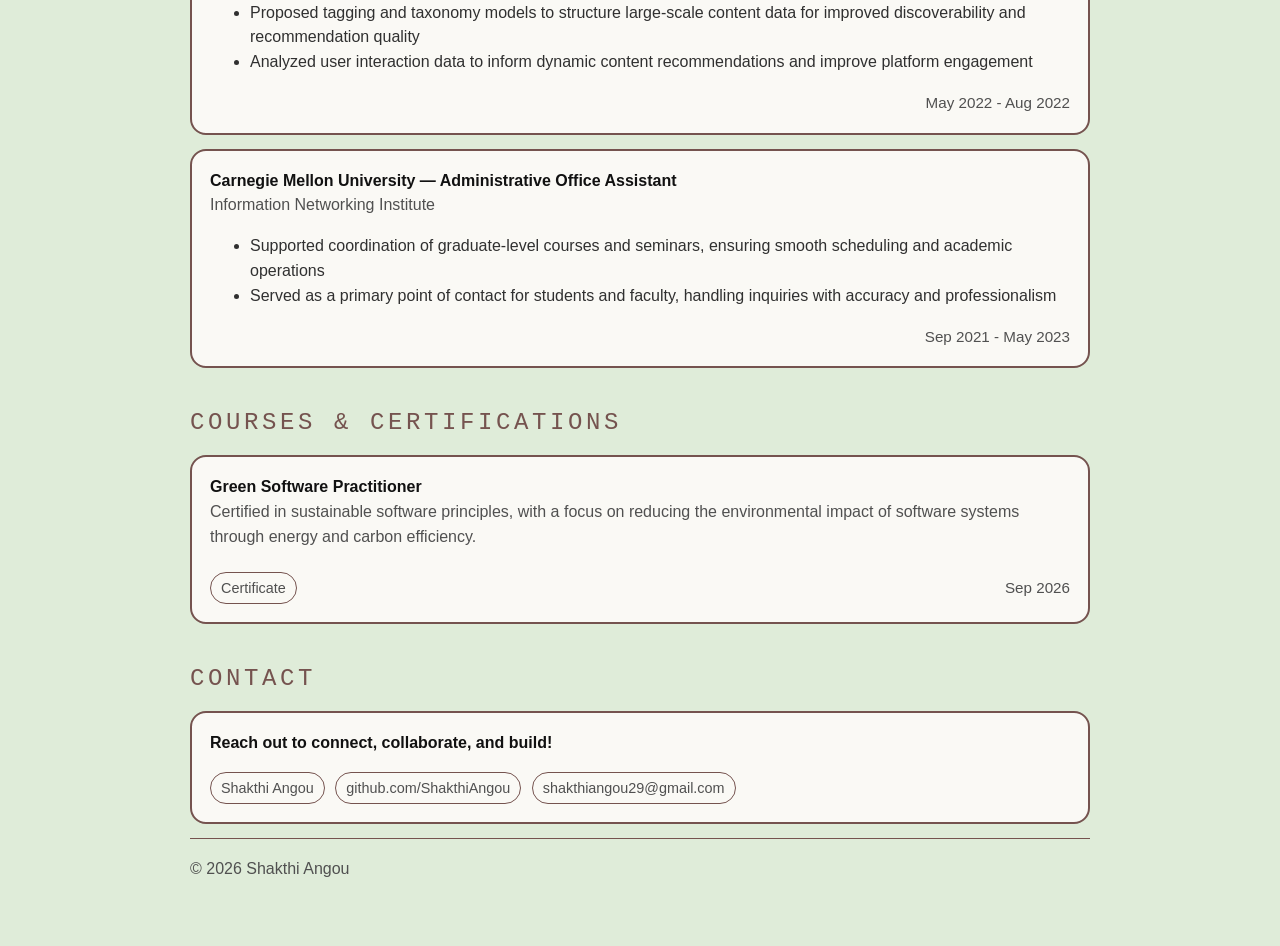
==== commit 53aad963: "Add project pages and blog foundation" ====
--- a/index.html
+++ b/index.html
@@ -128,7 +128,7 @@
 
       .card strong,
       .card .school {
-        color: var(--card-border);
+        color: #111111;
         font-weight: 800;
       }
 
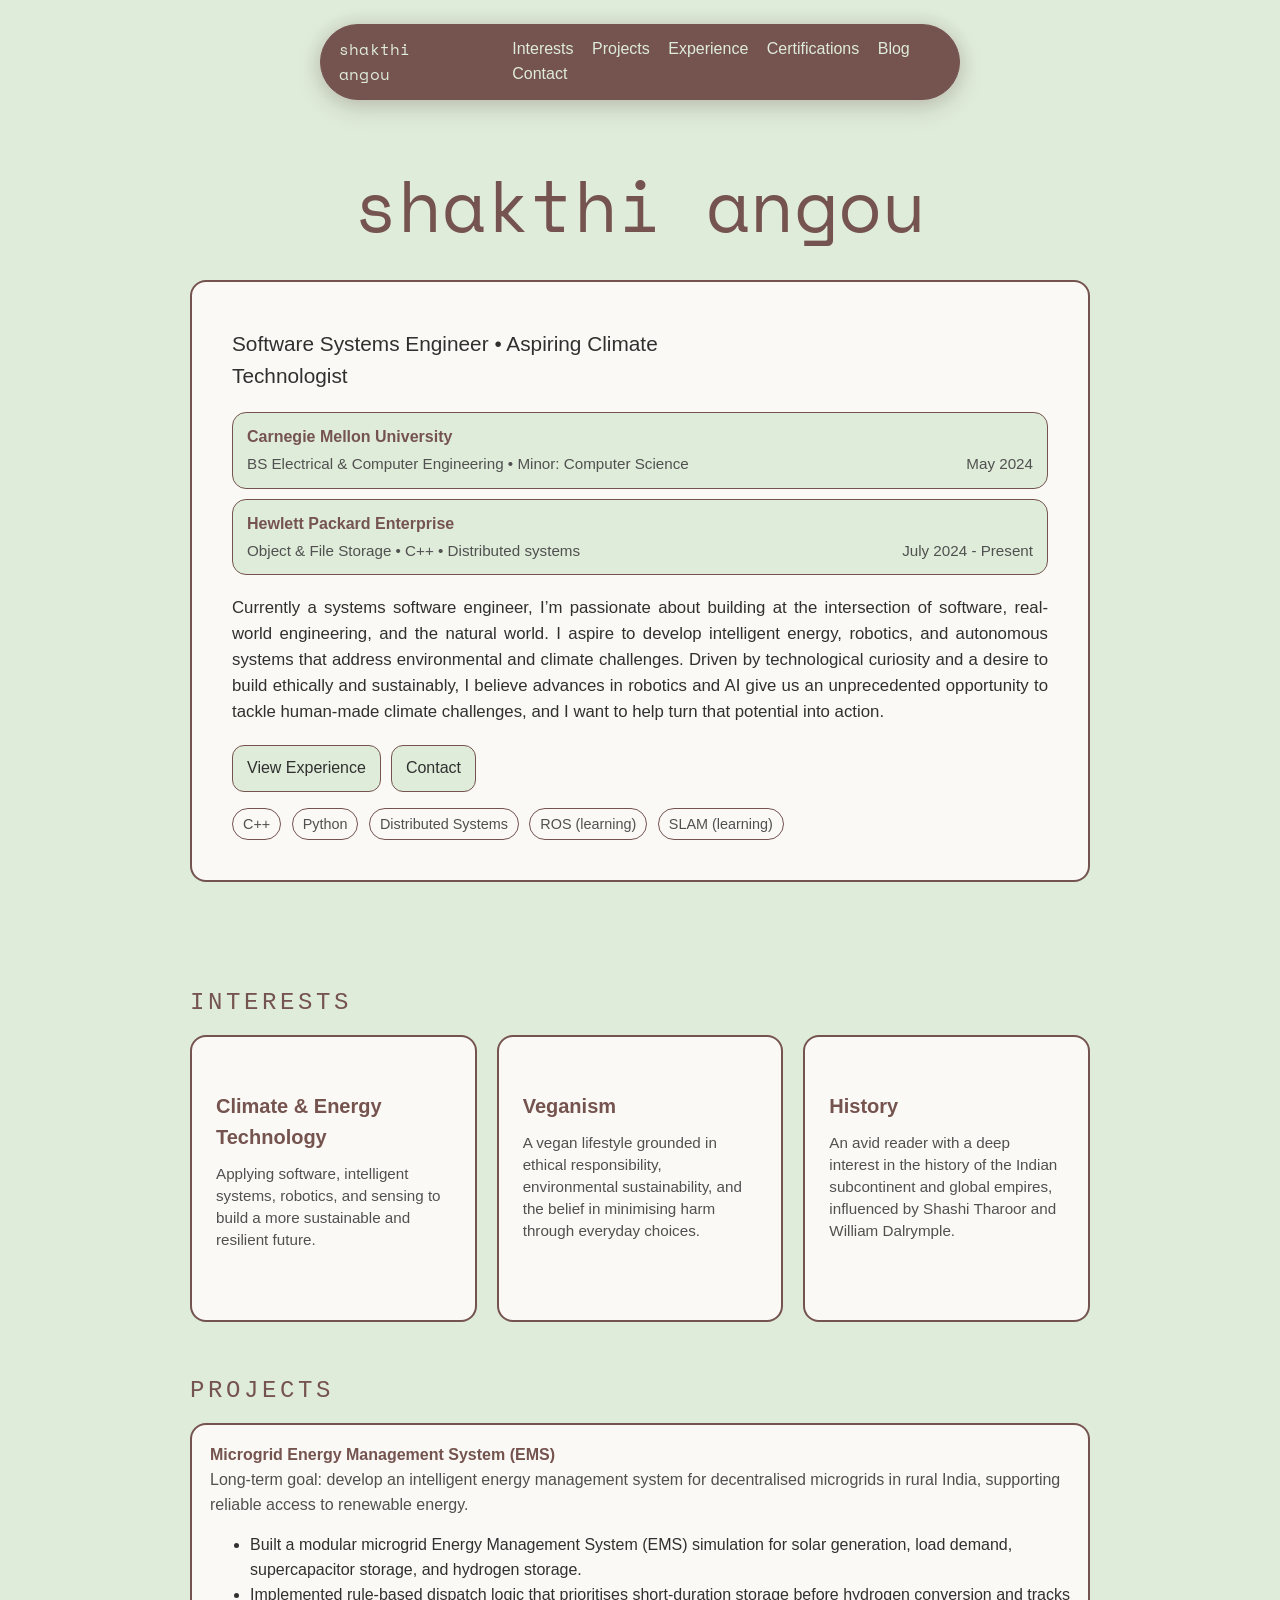
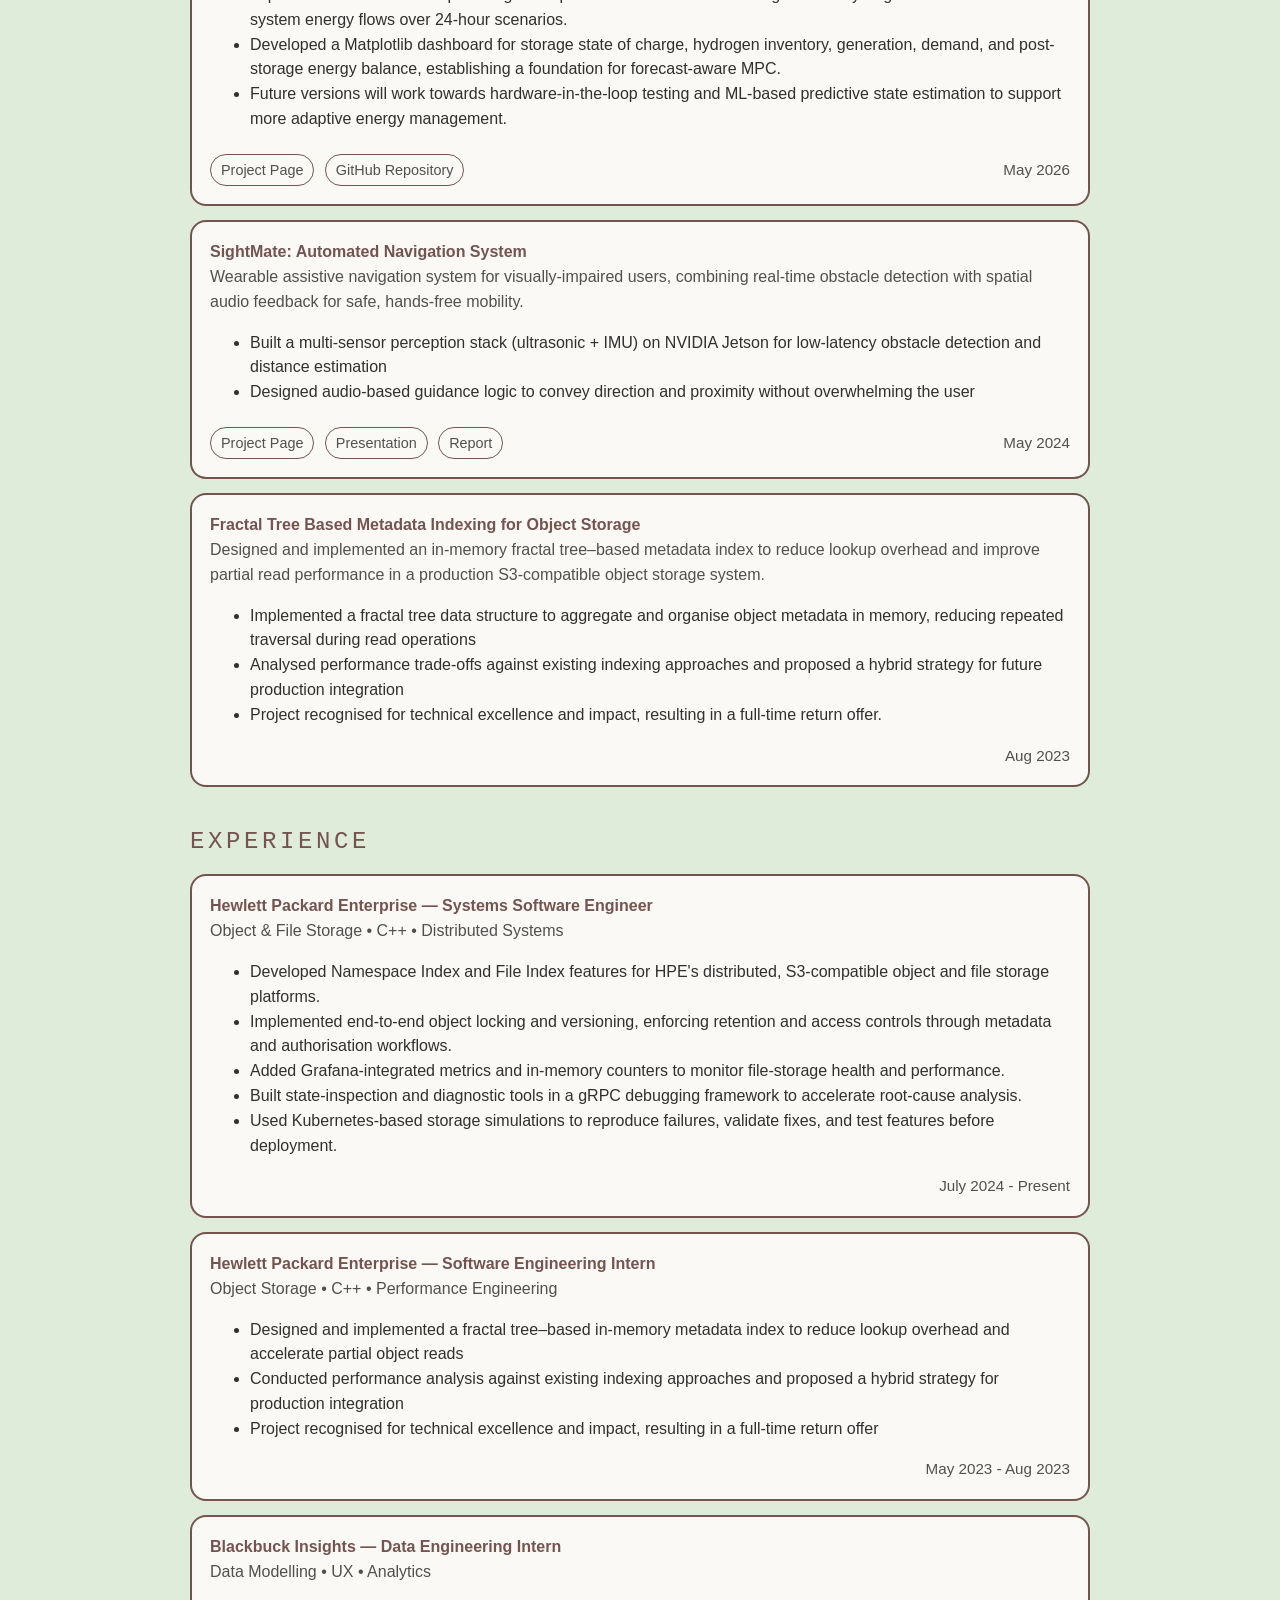
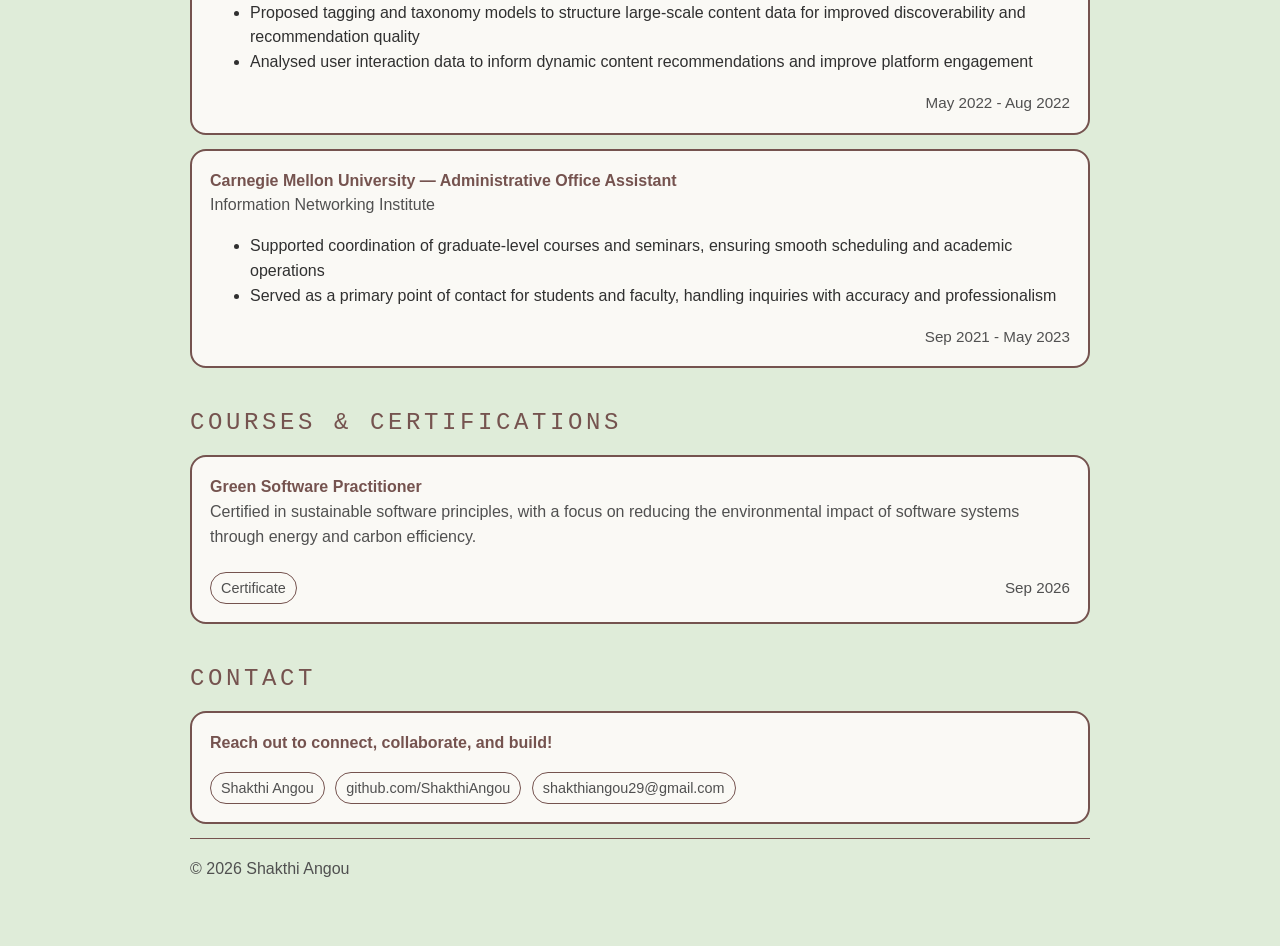
==== commit c1152066: "Publish veganism post and standardise UK spelling" ====
--- a/index.html
+++ b/index.html
@@ -128,7 +128,7 @@
 
       .card strong,
       .card .school {
-        color: #111111;
+        color: var(--card-border);
         font-weight: 800;
       }
 
@@ -507,7 +507,7 @@
           <strong>Veganism</strong>
           <div class="muted">
             A vegan lifestyle grounded in ethical responsibility, environmental sustainability, and the belief
-            in minimizing harm through everyday choices.
+            in minimising harm through everyday choices.
           </div>
         </div>
 
@@ -540,7 +540,7 @@
             demand, supercapacitor storage, and hydrogen storage.
           </li>
           <li>
-            Implemented rule-based dispatch logic that prioritizes short-duration storage before hydrogen
+            Implemented rule-based dispatch logic that prioritises short-duration storage before hydrogen
             conversion and tracks system energy flows over 24-hour scenarios.
           </li>
           <li>
@@ -548,7 +548,7 @@
             demand, and post-storage energy balance, establishing a foundation for forecast-aware MPC.
           </li>
           <li>
-            Future versions will work toward hardware-in-the-loop testing and ML-based predictive state
+            Future versions will work towards hardware-in-the-loop testing and ML-based predictive state
             estimation to support more adaptive energy management.
           </li>
         </ul>
@@ -602,14 +602,14 @@
 
         <ul>
           <li>
-            Implemented a fractal tree data structure to aggregate and organize object metadata in memory,
+            Implemented a fractal tree data structure to aggregate and organise object metadata in memory,
             reducing repeated traversal during read operations
           </li>
           <li>
-            Analyzed performance trade-offs against existing indexing approaches and proposed a hybrid strategy
+            Analysed performance trade-offs against existing indexing approaches and proposed a hybrid strategy
             for future production integration
           </li>
-          <li>Project recognized for technical excellence and impact, resulting in a full-time return offer.</li>
+          <li>Project recognised for technical excellence and impact, resulting in a full-time return offer.</li>
         </ul>
 
         <div class="row-heading">
@@ -637,7 +637,7 @@
           </li>
           <li>
             Implemented end-to-end object locking and versioning, enforcing retention and access controls
-            through metadata and authorization workflows.
+            through metadata and authorisation workflows.
           </li>
           <li>
             Added Grafana-integrated metrics and in-memory counters to monitor file-storage health and performance.
@@ -670,7 +670,7 @@
             Conducted performance analysis against existing indexing approaches and proposed a hybrid strategy
             for production integration
           </li>
-          <li>Project recognized for technical excellence and impact, resulting in a full-time return offer</li>
+          <li>Project recognised for technical excellence and impact, resulting in a full-time return offer</li>
         </ul>
 
         <div class="row-heading">
@@ -681,7 +681,7 @@
       <!-- Blackbuck -->
       <div class="card">
         <strong>Blackbuck Insights — Data Engineering Intern</strong>
-        <div class="muted">Data Modeling • UX • Analytics</div>
+        <div class="muted">Data Modelling • UX • Analytics</div>
 
         <ul>
           <li>
@@ -689,7 +689,7 @@
             discoverability and recommendation quality
           </li>
           <li>
-            Analyzed user interaction data to inform dynamic content recommendations and improve platform
+            Analysed user interaction data to inform dynamic content recommendations and improve platform
             engagement
           </li>
         </ul>
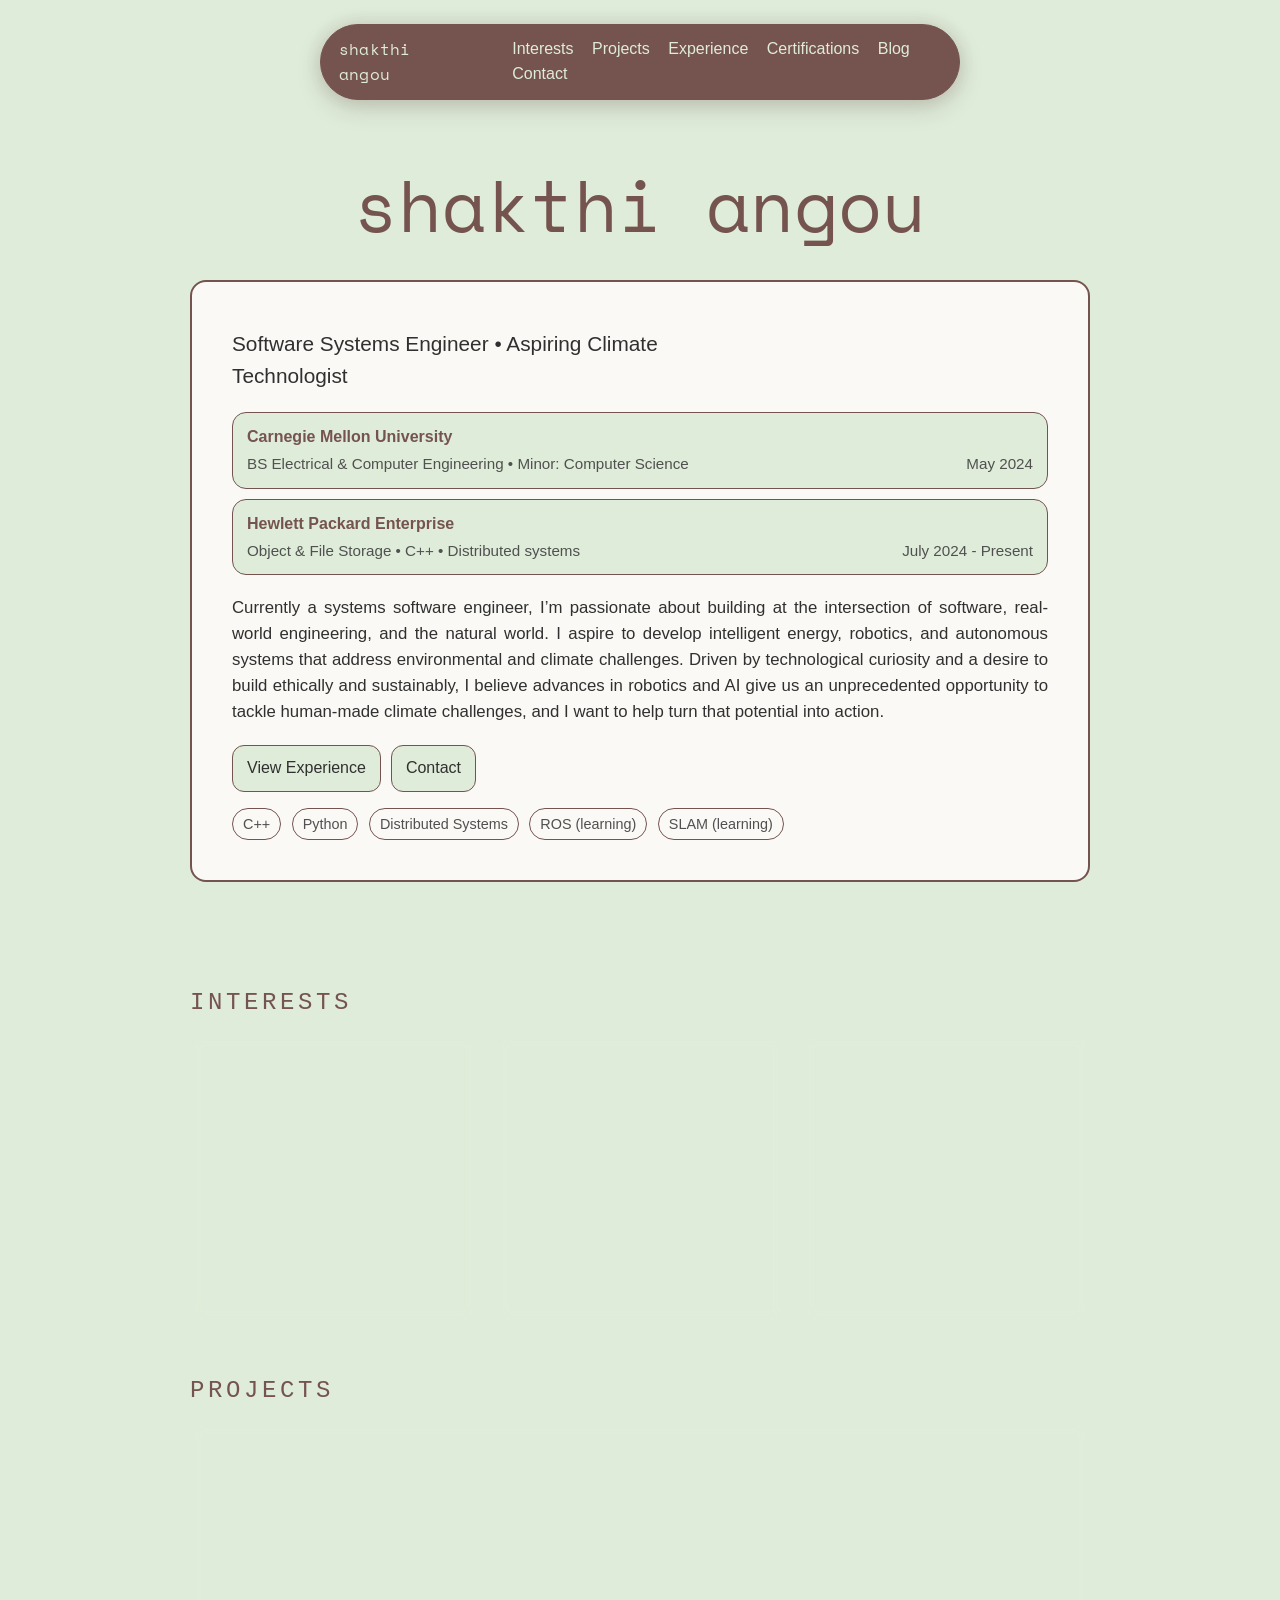
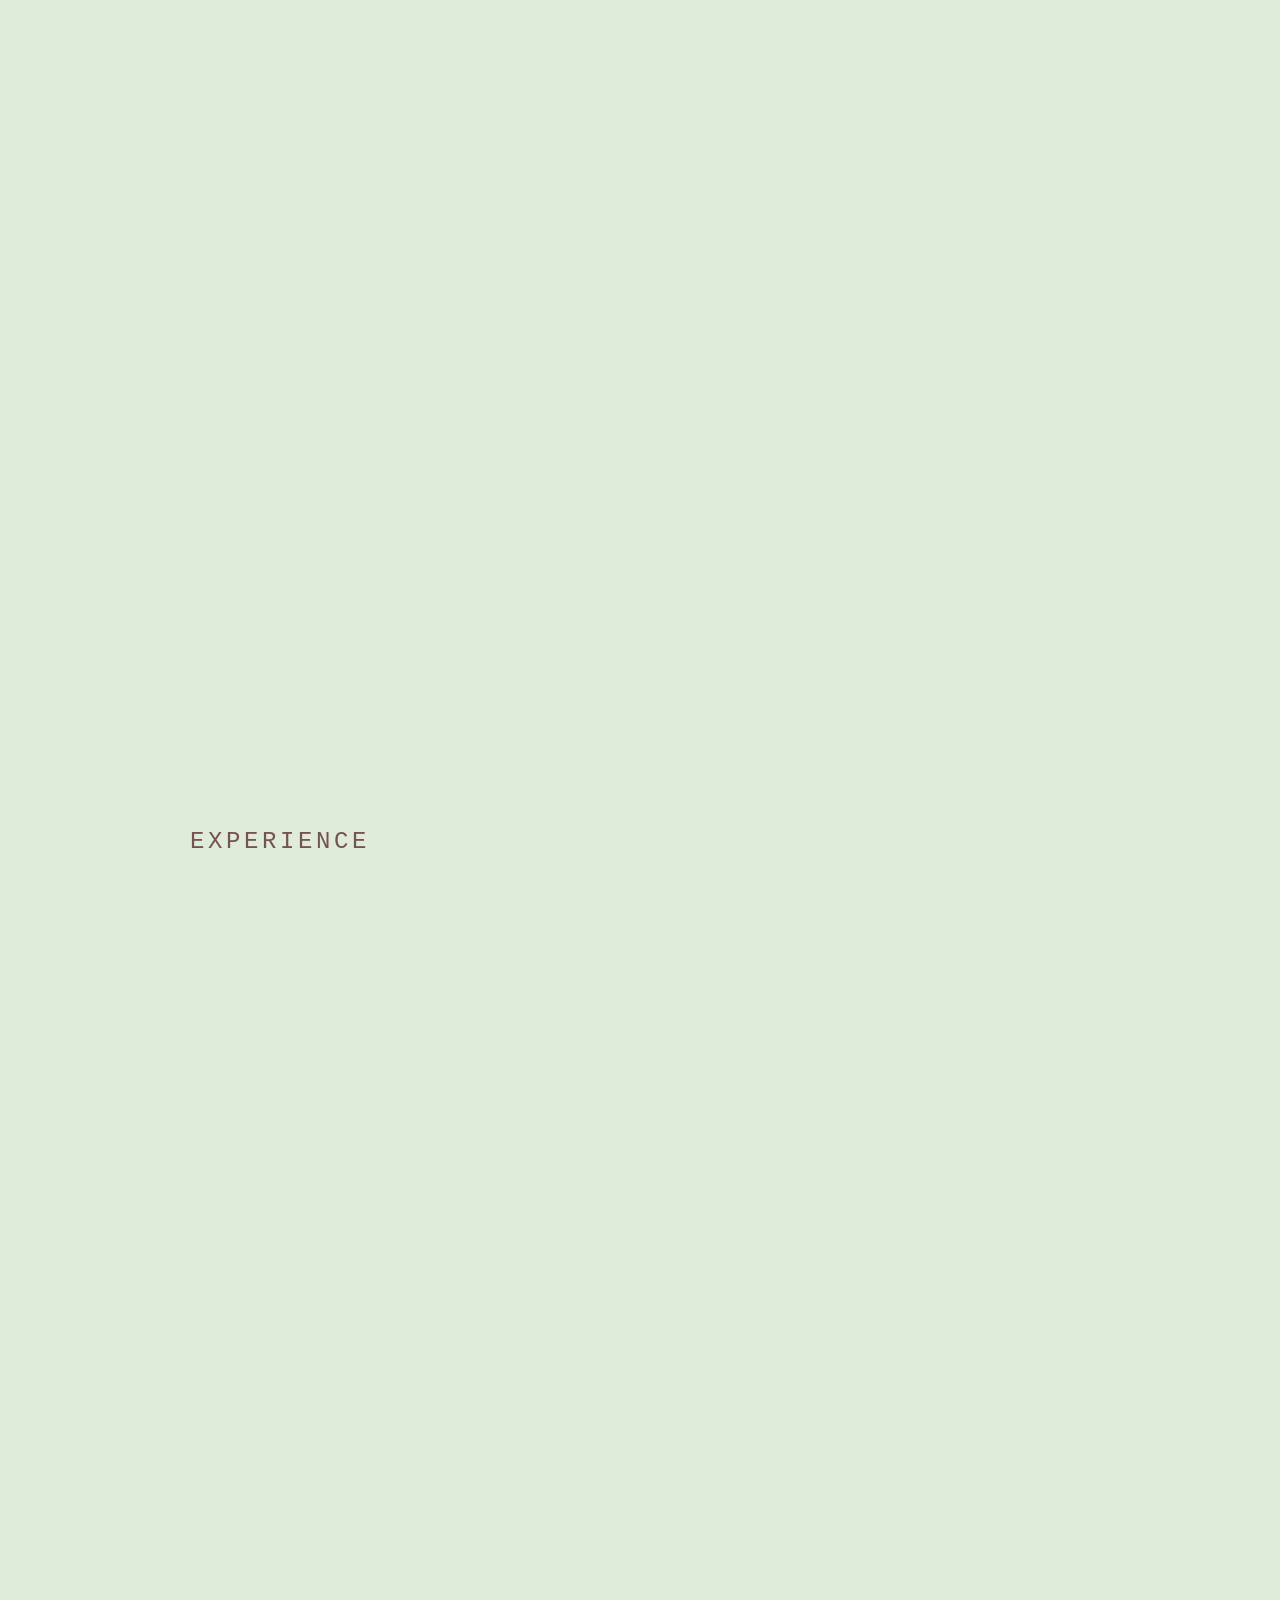
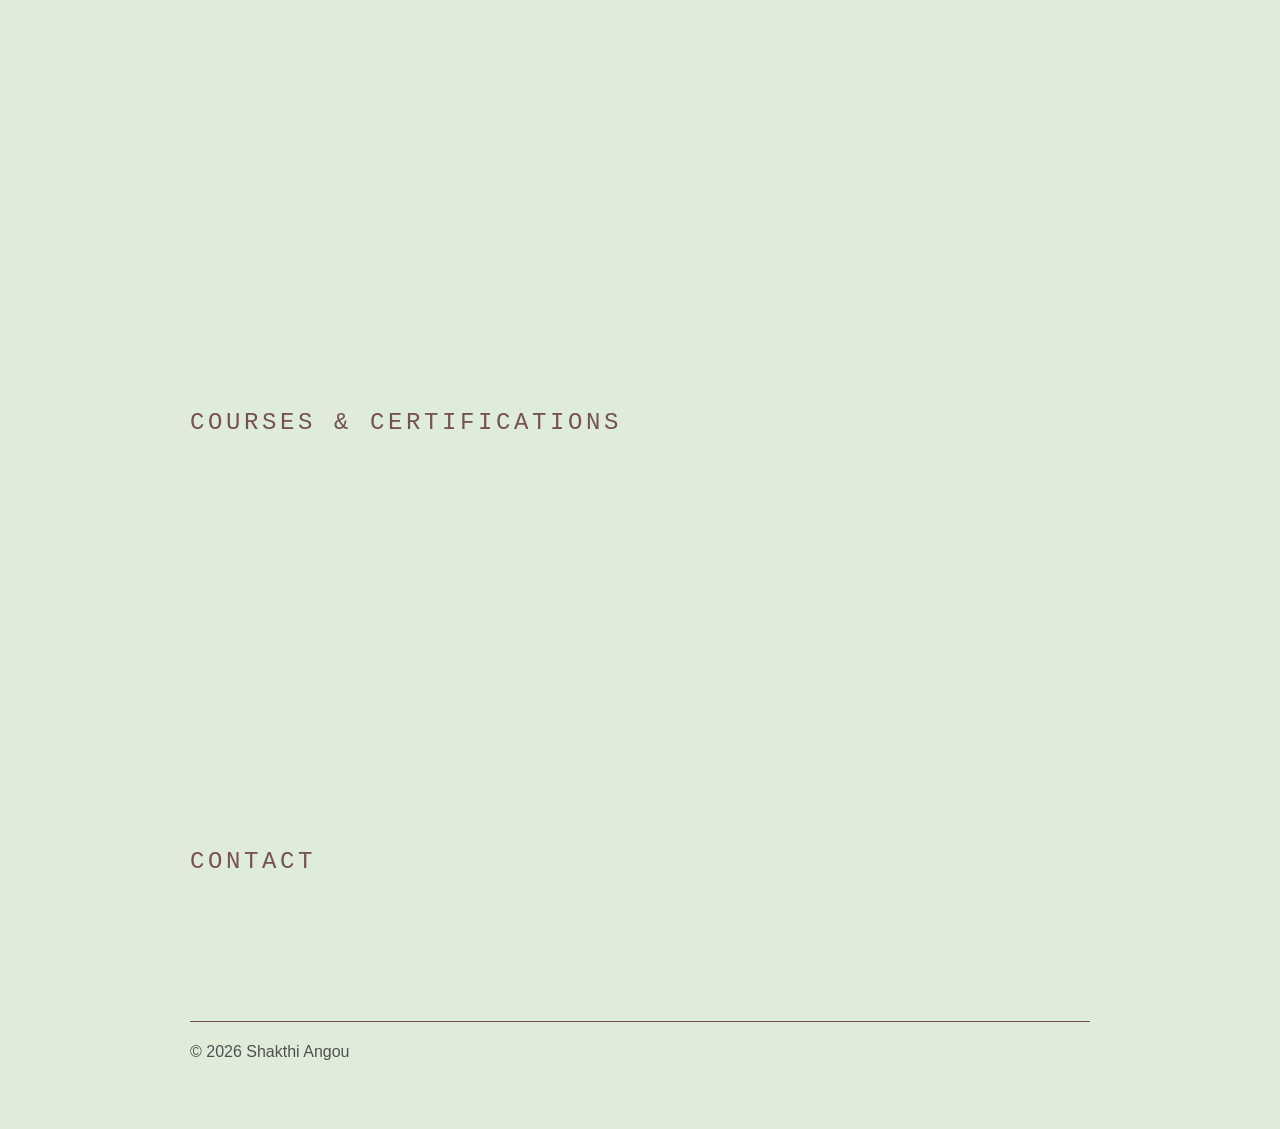
==== commit ae9bcf46: "Add embedded systems course page and course technical notes" ====
--- a/index.html
+++ b/index.html
@@ -723,6 +723,8 @@
 
     <!-- =========================================================
       COURSES & CERTIFICATIONS
+      Each course includes a Certificate link (or placeholder until available).
+      Learnings and Technical Notes are optional, independent resources.
     ========================================================== -->
     <section class="section">
       <h2 id="certifications">Courses &amp; Certifications</h2>
@@ -736,8 +738,28 @@
         </div>
 
         <div class="row-heading" style="margin-top: 16px;">
-          <a class="pill" href="assets/documents/1_2026_Green_Software_Practitioner.pdf" target="_blank" rel="noopener">Certificate</a>
+          <div>
+            <a class="pill" href="assets/documents/1_2026_Green_Software_Practitioner.pdf" target="_blank" rel="noopener">Certificate</a>
+            <a class="pill" href="assets/documents/1_2026_Green_Software_Practitioner_KL.pdf" target="_blank" rel="noopener">Technical Notes</a>
+          </div>
           <time datetime="2026-09">Sep 2026</time>
+        </div>
+      </div>
+
+      <div class="card">
+        <strong>Introduction to Embedded Systems and Development Environments</strong>
+
+        <div class="muted">
+          An introduction to embedded systems fundamentals, C programming, and development workflows for building and debugging firmware.
+        </div>
+
+        <div class="row-heading" style="margin-top: 16px;">
+          <div>
+            <span class="pill" aria-label="Certificate coming soon">Certificate</span>
+            <a class="pill" href="embedded-systems.html">Learnings</a>
+            <span class="pill" aria-label="Technical Notes coming soon" title="Technical Notes coming soon">Technical Notes</span>
+          </div>
+          <time datetime="2026-10">Oct 2026</time>
         </div>
       </div>
     </section>
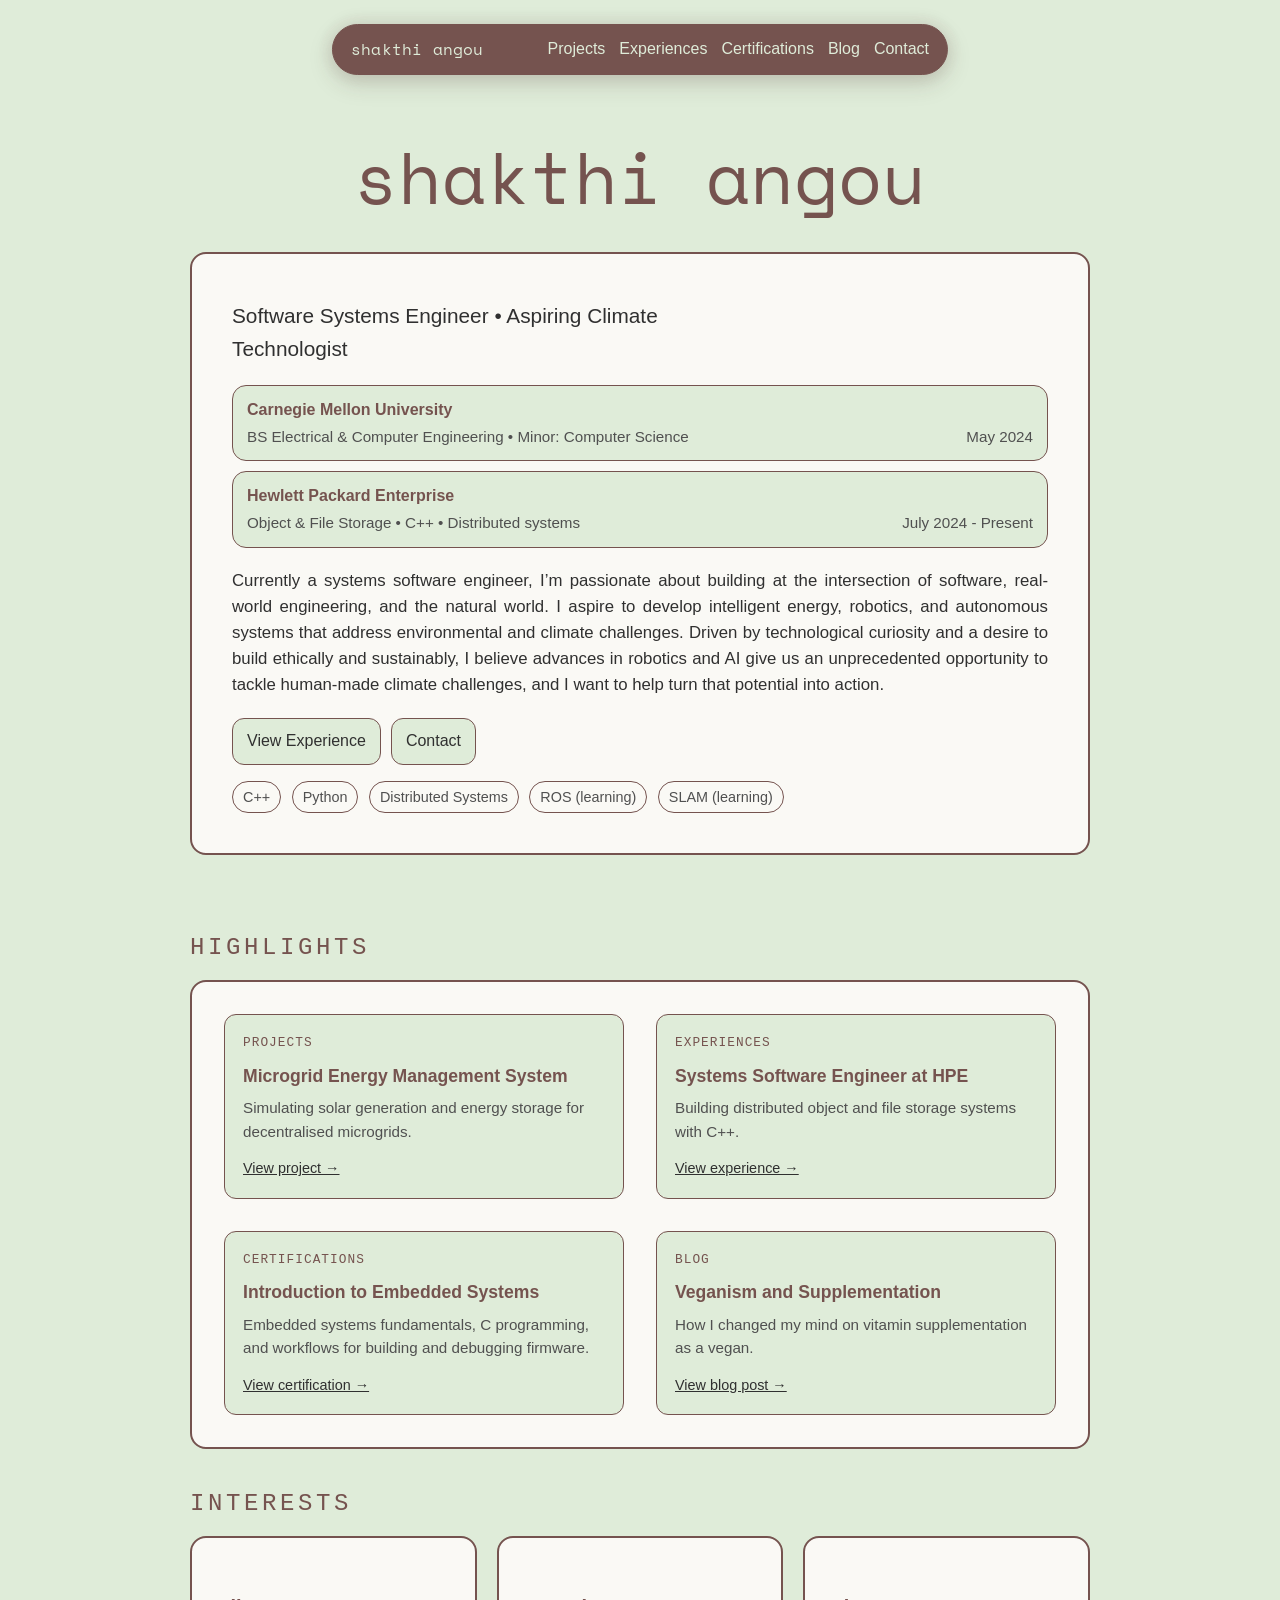
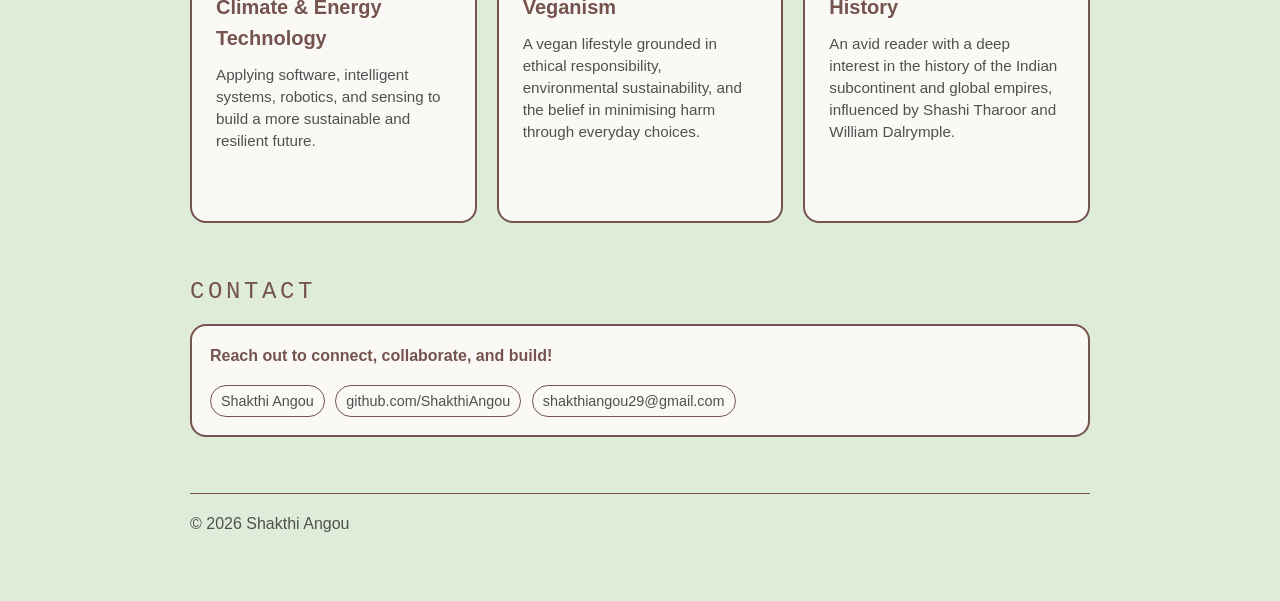
==== commit 0775ba31: "Restructure portfolio with homepage highlights and dedicated collection pages" ====
--- a/index.html
+++ b/index.html
@@ -19,395 +19,7 @@
     <link rel="preconnect" href="https://fonts.googleapis.com" />
     <link rel="preconnect" href="https://fonts.gstatic.com" crossorigin />
     <link href="https://fonts.googleapis.com/css2?family=Space+Mono:wght@400&display=swap" rel="stylesheet" />
-    <style>
-      @font-face {
-        font-family: "GT Standard L";
-        src: url("https://framerusercontent.com/assets/cD3PlB0qn71m4YssUzzkDBThmPA.woff2") format("woff2");
-        font-style: normal;
-        font-weight: 300;
-        font-display: swap;
-      }
-
-      @font-face {
-        font-family: "Formular Mono";
-        src: url("https://framerusercontent.com/assets/7ECgiP6io6VC8o5You8qUa6tJWQ.woff2") format("woff2");
-        font-style: normal;
-        font-weight: 400;
-        font-display: swap;
-      }
-
-      /* -------------------------
-        Theme variables
-      -------------------------- */
-      :root {
-        --page-gutter: 18px;
-        --paper: #dfecd9;
-        --card-bg: #faf9f5;
-        --card-border: #75534f;
-        --text-main: #303030;
-        --text-muted: #505050;
-        --accent: #303030;
-      }
-
-      /* -------------------------
-        Base layout / typography
-      -------------------------- */
-      body {
-        font-family: "GT Standard L", "Helvetica Neue", Arial, sans-serif;
-        font-weight: 300;
-        margin: 0;
-        padding: 110px var(--page-gutter) 64px;
-        line-height: 1.55;
-        color: var(--text-main);
-
-        background: var(--paper);
-      }
-
-      /* Shared container for ALL sections */
-      .section {
-        width: 100%;
-        max-width: 900px;
-        margin: 0 auto;
-      }
-
-      /* -------------------------
-        Links / headings
-      -------------------------- */
-      a {
-        color: var(--accent);
-      }
-
-      a:hover {
-        text-decoration: underline;
-      }
-
-      nav a {
-        margin-right: 14px;
-        text-decoration: none;
-        color: var(--text-muted);
-      }
-
-      nav a:hover {
-        color: var(--accent);
-      }
-
-      h1 {
-        margin: 0;
-        font-size: 2.1rem;
-      }
-
-      h2 {
-        color: #75534f;
-        margin: 36px 0 14px;
-        font-family: "Formular Mono", "Courier New", monospace;
-        font-weight: 400;
-        letter-spacing: 0.15em;
-        text-transform: uppercase;
-      }
-
-      .section > h2 + .card,
-      .section > h2 + .interests-grid > .card {
-        margin-top: 0;
-      }
-
-      .muted {
-        color: var(--text-muted);
-      }
-
-      /* -------------------------
-        Card + small UI elements
-      -------------------------- */
-      .card {
-        background: var(--card-bg);
-        border: 2px solid var(--card-border);
-        border-radius: 16px;
-        padding: 18px;
-        margin: 14px 0;
-        backdrop-filter: blur(6px);
-      }
-
-      .card strong,
-      .card .school {
-        color: var(--card-border);
-        font-weight: 800;
-      }
-
-      .pill {
-        display: inline-block;
-        border: 1px solid var(--card-border);
-        border-radius: 999px;
-        padding: 4px 10px;
-        margin: 6px 6px 0 0;
-        font-size: 0.9rem;
-        color: var(--text-muted);
-      }
-
-      a.pill {
-        text-decoration: none;
-        max-width: 100%;
-        box-sizing: border-box;
-        overflow-wrap: anywhere;
-      }
-
-      a.pill:hover,
-      a.pill:focus-visible {
-        background: var(--paper);
-        color: var(--text-main);
-        text-decoration: underline;
-      }
-
-      .link-row {
-        margin-top: 16px;
-        overflow-wrap: anywhere;
-      }
-
-      .contact-card .link-row {
-        margin-top: 10px;
-      }
-
-      footer {
-        margin-top: 56px;
-        padding-top: 18px;
-        border-top: 1px solid var(--card-border);
-        color: var(--text-muted);
-      }
-
-      /* -------------------------
-        Topbar (floating)
-      -------------------------- */
-      .topbar {
-        position: fixed;
-        top: 24px;
-        left: 50%;
-        transform: translateX(-50%);
-
-        display: inline-flex;
-        justify-content: space-between;
-        align-items: center;
-        gap: 56px;
-
-        padding: 12px 18px;
-
-        border-radius: 999px;
-        border: 1px solid #75534f;
-
-        background: #75534f;
-        color: var(--paper);
-
-        box-shadow: 0 8px 24px rgba(65, 43, 40, 0.18), 0 0 18px rgba(117, 83, 79, 0.16);
-
-        z-index: 100;
-      }
-
-      @media (max-width: 900px) {
-        .topbar {
-          box-sizing: border-box;
-          width: calc(100% - var(--page-gutter) - var(--page-gutter));
-          flex-wrap: wrap;
-          justify-content: center;
-          gap: 8px 24px;
-          border-radius: 20px;
-        }
-
-        .topbar nav {
-          display: flex;
-          flex-wrap: wrap;
-          justify-content: center;
-          gap: 6px 14px;
-        }
-
-        .topbar nav a {
-          margin-right: 0;
-        }
-      }
-
-      @media (max-width: 600px) {
-        body {
-          padding-top: 180px;
-        }
-
-        #home .card {
-          padding: 24px 18px;
-        }
-
-        .section h2 {
-          font-size: clamp(1rem, 4vw, 1.5rem);
-          overflow-wrap: anywhere;
-        }
-      }
-
-      .topbar .brand,
-      .topbar nav a {
-        color: var(--paper);
-      }
-
-      .topbar a:hover,
-      .topbar a:focus-visible {
-        color: #ffffff;
-        text-decoration: underline;
-      }
-
-      .brand {
-        font-family: "Space Mono", "Courier New", monospace;
-        font-weight: 400;
-        letter-spacing: 0.2px;
-        color: #75534f;
-        text-decoration: none;
-      }
-
-      /* -------------------------
-        Home / Hero
-      -------------------------- */
-      #home {
-        min-height: calc(100vh - 110px);
-        display: flex;
-        flex-direction: column;
-        align-items: stretch;
-        justify-content: center;
-        padding: 24px 0;
-      }
-
-      .hero h1 {
-        color: #75534f;
-        margin: 0 0 18px;
-        text-align: center;
-        font-size: clamp(2rem, 7vw, 4.5rem);
-        line-height: 1.2;
-        font-family: "Space Mono", "Courier New", monospace;
-        font-weight: 400;
-      }
-
-      .hero .subtitle {
-        margin-top: 6px;
-        margin-bottom: 20px;
-        font-size: 1.3rem;
-        max-width: 45ch;
-      }
-
-      #home .card {
-        padding: 40px 40px;
-      }
-
-      #home p {
-        font-size: 1.05rem;
-        margin-left: auto;
-        margin-right: auto;
-        text-align: justify;
-        hyphens: auto;
-      }
-
-      /* -------------------------
-        Education rows (in hero)
-      -------------------------- */
-      .edu {
-        margin-top: 14px;
-        display: grid;
-        gap: 10px;
-      }
-
-      .edu .row {
-        padding: 12px 14px;
-        border: 1px solid var(--card-border);
-        border-radius: 14px;
-        background: var(--paper);
-      }
-
-      .row-heading {
-        display: flex;
-        flex-wrap: wrap;
-        align-items: baseline;
-        gap: 4px 16px;
-      }
-
-      .row-heading > time,
-      .row-heading .row-date {
-        margin-left: auto;
-        white-space: nowrap;
-        color: var(--text-muted);
-        font-size: 0.95rem;
-      }
-
-      .school {
-        font-weight: 700;
-        color: var(--text-main);
-        text-decoration: none;
-      }
-
-      .school:hover {
-        color: var(--accent);
-        text-decoration: underline;
-      }
-
-      .edu .details {
-        color: var(--text-muted);
-        font-size: 0.95rem;
-        margin-top: 2px;
-      }
-
-      /* -------------------------
-        CTA Buttons
-      -------------------------- */
-      .cta {
-        display: flex;
-        gap: 10px;
-        flex-wrap: wrap;
-        margin-top: 14px;
-      }
-
-      .btn {
-        display: inline-block;
-        padding: 10px 14px;
-        border-radius: 12px;
-        border: 1px solid var(--card-border);
-        text-decoration: none;
-        color: var(--text-main);
-        background: var(--paper);
-      }
-
-      .btn:hover {
-        border-color: var(--card-border);
-      }
-
-      /* -------------------------
-        Interests section (3 squares)
-      -------------------------- */
-      .interests-grid {
-        display: grid;
-        grid-template-columns: repeat(auto-fit, minmax(220px, 1fr));
-        gap: 20px;
-      }
-
-      .passion-card {
-        aspect-ratio: 1 / 1;
-        max-width: 260px;
-        padding: 24px;
-
-        display: flex;
-        flex-direction: column;
-      }
-
-      .passion-card strong {
-        font-size: 1.25rem;
-        margin-top: 30px;
-      }
-
-      .passion-card .muted {
-        font-size: 0.95rem;
-        line-height: 1.45;
-        margin-top: 10px;
-      }
-
-      @media (max-width: 860px) {
-        .interests-grid {
-          grid-template-columns: 1fr;
-        }
-
-        .passion-card {
-          aspect-ratio: auto;
-        }
-      }
-
-    </style>
+    <link rel="stylesheet" href="assets/css/portfolio.css" />
   </head>
 
   <body>
@@ -415,21 +27,20 @@
       TOP NAV
     ========================================================== -->
     <header class="topbar">
-      <a class="brand" href="#home">shakthi angou</a>
-
-      <nav>
-        <a href="#interests">Interests</a>
-        <a href="#projects">Projects</a>
-        <a href="#experience">Experience</a>
-        <a href="#certifications">Certifications</a>
+      <a class="brand" href="index.html">shakthi angou</a>
+      <nav aria-label="Main navigation">
+        <a href="projects.html">Projects</a>
+        <a href="experience.html">Experiences</a>
+        <a href="certifications.html">Certifications</a>
         <a href="blog.html">Blog</a>
-        <a href="#contact">Contact</a>
+        <a href="index.html#contact">Contact</a>
       </nav>
     </header>
 
     <!-- =========================================================
       HOME / HERO
     ========================================================== -->
+    <main>
     <section id="home" class="section hero">
       <h1>shakthi angou</h1>
       <div class="card">
@@ -474,7 +85,7 @@
 
         <!-- CTA -->
         <div class="cta">
-          <a class="btn" href="#experience">View Experience</a>
+          <a class="btn" href="experience.html">View Experience</a>
           <a class="btn" href="#contact">Contact</a>
         </div>
 
@@ -489,6 +100,38 @@
       </div>
     </section>
 
+    <section class="section" aria-labelledby="highlights">
+      <h2 id="highlights">Highlights</h2>
+      <div class="card highlights-panel">
+        <div class="highlights-grid">
+          <a class="highlight-card" href="projects.html#ems">
+            <span class="highlight-category">Projects</span>
+            <h3>Microgrid Energy Management System</h3>
+            <p>Simulating solar generation and energy storage for decentralised microgrids.</p>
+            <span class="highlight-link">View project &rarr;</span>
+          </a>
+          <a class="highlight-card" href="experience.html#hpe-systems-software-engineer">
+            <span class="highlight-category">Experiences</span>
+            <h3>Systems Software Engineer at HPE</h3>
+            <p>Building distributed object and file storage systems with C++.</p>
+            <span class="highlight-link">View experience &rarr;</span>
+          </a>
+          <a class="highlight-card" href="certifications.html#embedded-systems">
+            <span class="highlight-category">Certifications</span>
+            <h3>Introduction to Embedded Systems</h3>
+            <p>Embedded systems fundamentals, C programming, and workflows for building and debugging firmware.</p>
+            <span class="highlight-link">View certification &rarr;</span>
+          </a>
+          <a class="highlight-card" href="blog.html#veganism-and-supplementation">
+            <span class="highlight-category">Blog</span>
+            <h3>Veganism and Supplementation</h3>
+            <p>How I changed my mind on vitamin supplementation as a vegan.</p>
+            <span class="highlight-link">View blog post &rarr;</span>
+          </a>
+        </div>
+      </div>
+    </section>
+
     <!-- =========================================================
       INTERESTS
     ========================================================== -->
@@ -521,250 +164,12 @@
       </div>
     </section>
 
-    <!-- =========================================================
-      PROJECTS
-    ========================================================== -->
-    <section class="section">
-      <h2 id="projects">Projects</h2>
-
-      <!-- Project 1: EMS -->
-      <div class="card">
-        <strong>Microgrid Energy Management System (EMS)</strong>
-        <div class="muted">
-          Long-term goal: develop an intelligent energy management system for decentralised microgrids in
-          rural India, supporting reliable access to renewable energy.
-        </div>
-        <ul>
-          <li>
-            Built a modular microgrid Energy Management System (EMS) simulation for solar generation, load
-            demand, supercapacitor storage, and hydrogen storage.
-          </li>
-          <li>
-            Implemented rule-based dispatch logic that prioritises short-duration storage before hydrogen
-            conversion and tracks system energy flows over 24-hour scenarios.
-          </li>
-          <li>
-            Developed a Matplotlib dashboard for storage state of charge, hydrogen inventory, generation,
-            demand, and post-storage energy balance, establishing a foundation for forecast-aware MPC.
-          </li>
-          <li>
-            Future versions will work towards hardware-in-the-loop testing and ML-based predictive state
-            estimation to support more adaptive energy management.
-          </li>
-        </ul>
-
-        <div class="row-heading">
-          <div>
-            <a class="pill" href="ems.html">Project Page</a>
-            <a class="pill" href="https://github.com/ShakthiAngou/MicrogridController" target="_blank" rel="noopener">GitHub Repository</a>
-          </div>
-          <time datetime="2026-05">May 2026</time>
-        </div>
-      </div>
-
-      <!-- Project 2: SightMate -->
-      <div class="card">
-        <strong>SightMate: Automated Navigation System</strong>
-
-        <div class="muted">
-          Wearable assistive navigation system for visually-impaired users, combining real-time obstacle
-          detection with spatial audio feedback for safe, hands-free mobility.
-        </div>
-
-        <ul>
-          <li>
-            Built a multi-sensor perception stack (ultrasonic + IMU) on NVIDIA Jetson for low-latency obstacle
-            detection and distance estimation
-          </li>
-          <li>
-            Designed audio-based guidance logic to convey direction and proximity without overwhelming the user
-          </li>
-        </ul>
-
-        <div class="row-heading">
-          <div>
-            <a class="pill" href="sightmate.html">Project Page</a>
-            <a class="pill" href="assets/documents/SightMate_Presentation.pdf" target="_blank" rel="noopener">Presentation</a>
-            <a class="pill" href="assets/documents/SightMate_Report.pdf" target="_blank" rel="noopener">Report</a>
-          </div>
-          <time datetime="2024-05">May 2024</time>
-        </div>
-      </div>
-
-      <!-- Project 3: Fractal Tree -->
-      <div class="card">
-        <strong>Fractal Tree Based Metadata Indexing for Object Storage</strong>
-
-        <div class="muted">
-          Designed and implemented an in-memory fractal tree–based metadata index to reduce lookup overhead
-          and improve partial read performance in a production S3-compatible object storage system.
-        </div>
-
-        <ul>
-          <li>
-            Implemented a fractal tree data structure to aggregate and organise object metadata in memory,
-            reducing repeated traversal during read operations
-          </li>
-          <li>
-            Analysed performance trade-offs against existing indexing approaches and proposed a hybrid strategy
-            for future production integration
-          </li>
-          <li>Project recognised for technical excellence and impact, resulting in a full-time return offer.</li>
-        </ul>
-
-        <div class="row-heading">
-          <time datetime="2023-08">Aug 2023</time>
-        </div>
-
-      </div>
-    </section>
-
-    <!-- =========================================================
+<!-- =========================================================
       EXPERIENCE
     ========================================================== -->
-    <section class="section">
-      <h2 id="experience">Experience</h2>
-
-      <!-- HPE Full-Time -->
-      <div class="card">
-        <strong>Hewlett Packard Enterprise — Systems Software Engineer</strong>
-        <div class="muted">Object &amp; File Storage • C++ • Distributed Systems</div>
-
-        <ul>
-          <li>
-            Developed Namespace Index and File Index features for HPE's distributed, S3-compatible object and
-            file storage platforms.
-          </li>
-          <li>
-            Implemented end-to-end object locking and versioning, enforcing retention and access controls
-            through metadata and authorisation workflows.
-          </li>
-          <li>
-            Added Grafana-integrated metrics and in-memory counters to monitor file-storage health and performance.
-          </li>
-          <li>
-            Built state-inspection and diagnostic tools in a gRPC debugging framework to accelerate root-cause analysis.
-          </li>
-          <li>
-            Used Kubernetes-based storage simulations to reproduce failures, validate fixes, and test features
-            before deployment.
-          </li>
-        </ul>
-
-        <div class="row-heading">
-          <span class="row-date"><time datetime="2024-07">July 2024</time> - Present</span>
-        </div>
-      </div>
-
-      <!-- HPE Internship -->
-      <div class="card">
-        <strong>Hewlett Packard Enterprise — Software Engineering Intern</strong>
-        <div class="muted">Object Storage • C++ • Performance Engineering</div>
-
-        <ul>
-          <li>
-            Designed and implemented a fractal tree–based in-memory metadata index to reduce lookup overhead
-            and accelerate partial object reads
-          </li>
-          <li>
-            Conducted performance analysis against existing indexing approaches and proposed a hybrid strategy
-            for production integration
-          </li>
-          <li>Project recognised for technical excellence and impact, resulting in a full-time return offer</li>
-        </ul>
-
-        <div class="row-heading">
-          <span class="row-date"><time datetime="2023-05">May 2023</time> - <time datetime="2023-08">Aug 2023</time></span>
-        </div>
-      </div>
-
-      <!-- Blackbuck -->
-      <div class="card">
-        <strong>Blackbuck Insights — Data Engineering Intern</strong>
-        <div class="muted">Data Modelling • UX • Analytics</div>
-
-        <ul>
-          <li>
-            Proposed tagging and taxonomy models to structure large-scale content data for improved
-            discoverability and recommendation quality
-          </li>
-          <li>
-            Analysed user interaction data to inform dynamic content recommendations and improve platform
-            engagement
-          </li>
-        </ul>
-
-        <div class="row-heading">
-          <span class="row-date"><time datetime="2022-05">May 2022</time> - <time datetime="2022-08">Aug 2022</time></span>
-        </div>
-      </div>
-
-      <!-- CMU Campus Job -->
-      <div class="card">
-        <strong>Carnegie Mellon University — Administrative Office Assistant</strong>
-        <div class="muted">Information Networking Institute</div>
-
-        <ul>
-          <li>
-            Supported coordination of graduate-level courses and seminars, ensuring smooth scheduling and
-            academic operations
-          </li>
-          <li>
-            Served as a primary point of contact for students and faculty, handling inquiries with accuracy and
-            professionalism
-          </li>
-        </ul>
-
-        <div class="row-heading">
-          <span class="row-date"><time datetime="2021-09">Sep 2021</time> - <time datetime="2023-05">May 2023</time></span>
-        </div>
-      </div>
-    </section>
-
-    <!-- =========================================================
-      COURSES & CERTIFICATIONS
-      Each course includes a Certificate link (or placeholder until available).
-      Learnings and Technical Notes are optional, independent resources.
-    ========================================================== -->
-    <section class="section">
-      <h2 id="certifications">Courses &amp; Certifications</h2>
-
-      <div class="card">
-        <strong>Green Software Practitioner</strong>
-
-        <div class="muted">
-          Certified in sustainable software principles, with a focus on reducing the environmental impact of
-          software systems through energy and carbon efficiency.
-        </div>
-
-        <div class="row-heading" style="margin-top: 16px;">
-          <div>
-            <a class="pill" href="assets/documents/1_2026_Green_Software_Practitioner.pdf" target="_blank" rel="noopener">Certificate</a>
-            <a class="pill" href="assets/documents/1_2026_Green_Software_Practitioner_KL.pdf" target="_blank" rel="noopener">Technical Notes</a>
-          </div>
-          <time datetime="2026-09">Sep 2026</time>
-        </div>
-      </div>
-
-      <div class="card">
-        <strong>Introduction to Embedded Systems and Development Environments</strong>
-
-        <div class="muted">
-          An introduction to embedded systems fundamentals, C programming, and development workflows for building and debugging firmware.
-        </div>
-
-        <div class="row-heading" style="margin-top: 16px;">
-          <div>
-            <span class="pill" aria-label="Certificate coming soon">Certificate</span>
-            <a class="pill" href="embedded-systems.html">Learnings</a>
-            <span class="pill" aria-label="Technical Notes coming soon" title="Technical Notes coming soon">Technical Notes</span>
-          </div>
-          <time datetime="2026-10">Oct 2026</time>
-        </div>
-      </div>
-    </section>
-
-    <!-- =========================================================
+
+
+<!-- =========================================================
       CONTACT
     ========================================================== -->
     <section class="section">
@@ -781,6 +186,8 @@
       </div>
     </section>
 
+    </main>
+
     <!-- =========================================================
       FOOTER
     ========================================================== -->
--- a/assets/css/portfolio.css
+++ b/assets/css/portfolio.css
@@ -0,0 +1,420 @@
+      @font-face {
+        font-family: "GT Standard L";
+        src: url("https://framerusercontent.com/assets/cD3PlB0qn71m4YssUzzkDBThmPA.woff2") format("woff2");
+        font-style: normal;
+        font-weight: 300;
+        font-display: swap;
+      }
+
+      @font-face {
+        font-family: "Formular Mono";
+        src: url("https://framerusercontent.com/assets/7ECgiP6io6VC8o5You8qUa6tJWQ.woff2") format("woff2");
+        font-style: normal;
+        font-weight: 400;
+        font-display: swap;
+      }
+
+      /* -------------------------
+        Theme variables
+      -------------------------- */
+      :root {
+        --page-gutter: 18px;
+        --paper: #dfecd9;
+        --card-bg: #faf9f5;
+        --card-border: #75534f;
+        --text-main: #303030;
+        --text-muted: #505050;
+        --accent: #303030;
+      }
+
+      /* -------------------------
+        Base layout / typography
+      -------------------------- */
+      body {
+        font-family: "GT Standard L", "Helvetica Neue", Arial, sans-serif;
+        font-weight: 300;
+        margin: 0;
+        padding: 110px var(--page-gutter) 64px;
+        line-height: 1.55;
+        color: var(--text-main);
+
+        background: var(--paper);
+      }
+
+      /* Shared container for ALL sections */
+      .section {
+        width: 100%;
+        max-width: 900px;
+        margin: 0 auto;
+      }
+
+      /* -------------------------
+        Links / headings
+      -------------------------- */
+      a {
+        color: var(--accent);
+      }
+
+      a:hover {
+        text-decoration: underline;
+      }
+
+      nav a {
+        margin-right: 14px;
+        text-decoration: none;
+        color: var(--text-muted);
+      }
+
+      nav a:hover {
+        color: var(--accent);
+      }
+
+      h1 {
+        margin: 0;
+        font-size: 2.1rem;
+      }
+
+      h2 {
+        color: #75534f;
+        margin: 36px 0 14px;
+        font-family: "Formular Mono", "Courier New", monospace;
+        font-weight: 400;
+        letter-spacing: 0.15em;
+        text-transform: uppercase;
+      }
+
+      .section > h2 + .card,
+      .section > h2 + .interests-grid > .card {
+        margin-top: 0;
+      }
+
+      .muted {
+        color: var(--text-muted);
+      }
+
+      /* -------------------------
+        Card + small UI elements
+      -------------------------- */
+      .card {
+        background: var(--card-bg);
+        border: 2px solid var(--card-border);
+        border-radius: 16px;
+        padding: 18px;
+        margin: 14px 0;
+        backdrop-filter: blur(6px);
+      }
+
+      .card strong,
+      .card .school {
+        color: var(--card-border);
+        font-weight: 800;
+      }
+
+      .pill {
+        display: inline-block;
+        border: 1px solid var(--card-border);
+        border-radius: 999px;
+        padding: 4px 10px;
+        margin: 6px 6px 0 0;
+        font-size: 0.9rem;
+        color: var(--text-muted);
+      }
+
+      a.pill {
+        text-decoration: none;
+        max-width: 100%;
+        box-sizing: border-box;
+        overflow-wrap: anywhere;
+      }
+
+      a.pill:hover,
+      a.pill:focus-visible {
+        background: var(--paper);
+        color: var(--text-main);
+        text-decoration: underline;
+      }
+
+      .link-row {
+        margin-top: 16px;
+        overflow-wrap: anywhere;
+      }
+
+      .contact-card .link-row {
+        margin-top: 10px;
+      }
+
+      footer {
+        margin-top: 56px;
+        padding-top: 18px;
+        border-top: 1px solid var(--card-border);
+        color: var(--text-muted);
+      }
+
+      /* -------------------------
+        Topbar (floating)
+      -------------------------- */
+      .topbar {
+        position: fixed;
+        top: 24px;
+        left: 50%;
+        transform: translateX(-50%);
+
+        display: inline-flex;
+        justify-content: space-between;
+        align-items: center;
+        gap: 56px;
+
+        padding: 12px 18px;
+
+        border-radius: 999px;
+        border: 1px solid #75534f;
+
+        background: #75534f;
+        color: var(--paper);
+
+        box-shadow: 0 8px 24px rgba(65, 43, 40, 0.18), 0 0 18px rgba(117, 83, 79, 0.16);
+
+        z-index: 100;
+      }
+
+      @media (max-width: 900px) {
+        .topbar {
+          box-sizing: border-box;
+          width: calc(100% - var(--page-gutter) - var(--page-gutter));
+          flex-wrap: wrap;
+          justify-content: center;
+          gap: 8px 24px;
+          border-radius: 20px;
+        }
+
+        .topbar nav {
+          display: flex;
+          flex-wrap: wrap;
+          justify-content: center;
+          gap: 6px 14px;
+        }
+
+        .topbar nav a {
+          margin-right: 0;
+        }
+      }
+
+      @media (max-width: 600px) {
+        body {
+          padding-top: 180px;
+        }
+
+        #home .card {
+          padding: 24px 18px;
+        }
+
+        .section h2 {
+          font-size: clamp(1rem, 4vw, 1.5rem);
+          overflow-wrap: anywhere;
+        }
+      }
+
+      .topbar .brand,
+      .topbar nav a {
+        color: var(--paper);
+      }
+
+      .topbar a:hover,
+      .topbar a:focus-visible {
+        color: #ffffff;
+        text-decoration: underline;
+      }
+
+      .brand {
+        font-family: "Space Mono", "Courier New", monospace;
+        font-weight: 400;
+        letter-spacing: 0.2px;
+        color: #75534f;
+        text-decoration: none;
+      }
+
+      /* -------------------------
+        Home / Hero
+      -------------------------- */
+      #home {
+        display: flex;
+        flex-direction: column;
+        align-items: stretch;
+        justify-content: center;
+        padding: 24px 0;
+      }
+
+      .hero h1 {
+        color: #75534f;
+        margin: 0 0 18px;
+        text-align: center;
+        font-size: clamp(2rem, 7vw, 4.5rem);
+        line-height: 1.2;
+        font-family: "Space Mono", "Courier New", monospace;
+        font-weight: 400;
+      }
+
+      .hero .subtitle {
+        margin-top: 6px;
+        margin-bottom: 20px;
+        font-size: 1.3rem;
+        max-width: 45ch;
+      }
+
+      #home .card {
+        padding: 40px 40px;
+      }
+
+      #home p {
+        font-size: 1.05rem;
+        margin-left: auto;
+        margin-right: auto;
+        text-align: justify;
+        hyphens: auto;
+      }
+
+      /* -------------------------
+        Education rows (in hero)
+      -------------------------- */
+      .edu {
+        margin-top: 14px;
+        display: grid;
+        gap: 10px;
+      }
+
+      .edu .row {
+        padding: 12px 14px;
+        border: 1px solid var(--card-border);
+        border-radius: 14px;
+        background: var(--paper);
+      }
+
+      .row-heading {
+        display: flex;
+        flex-wrap: wrap;
+        align-items: baseline;
+        gap: 4px 16px;
+      }
+
+      .row-heading > time,
+      .row-heading .row-date {
+        margin-left: auto;
+        white-space: nowrap;
+        color: var(--text-muted);
+        font-size: 0.95rem;
+      }
+
+      .school {
+        font-weight: 700;
+        color: var(--text-main);
+        text-decoration: none;
+      }
+
+      .school:hover {
+        color: var(--accent);
+        text-decoration: underline;
+      }
+
+      .edu .details {
+        color: var(--text-muted);
+        font-size: 0.95rem;
+        margin-top: 2px;
+      }
+
+      /* -------------------------
+        CTA Buttons
+      -------------------------- */
+      .cta {
+        display: flex;
+        gap: 10px;
+        flex-wrap: wrap;
+        margin-top: 14px;
+      }
+
+      .btn {
+        display: inline-block;
+        padding: 10px 14px;
+        border-radius: 12px;
+        border: 1px solid var(--card-border);
+        text-decoration: none;
+        color: var(--text-main);
+        background: var(--paper);
+      }
+
+      .btn:hover {
+        border-color: var(--card-border);
+      }
+
+      /* -------------------------
+        Interests section (3 squares)
+      -------------------------- */
+      .interests-grid {
+        display: grid;
+        grid-template-columns: repeat(auto-fit, minmax(220px, 1fr));
+        gap: 20px;
+      }
+
+      .passion-card {
+        aspect-ratio: 1 / 1;
+        max-width: 260px;
+        padding: 24px;
+
+        display: flex;
+        flex-direction: column;
+      }
+
+      .passion-card strong {
+        font-size: 1.25rem;
+        margin-top: 30px;
+      }
+
+      .passion-card .muted {
+        font-size: 0.95rem;
+        line-height: 1.45;
+        margin-top: 10px;
+      }
+
+      @media (max-width: 860px) {
+        .interests-grid {
+          grid-template-columns: 1fr;
+        }
+
+        .passion-card {
+          aspect-ratio: auto;
+        }
+      }
+
+
+      [id] { scroll-margin-top: 160px; }
+      .topbar { width: max-content; max-width: calc(100% - 36px); gap: 64px; }
+      .topbar nav { display: flex; flex-wrap: wrap; justify-content: center; gap: 6px 14px; }
+      .topbar nav a { margin: 0; }
+      .brand { white-space: nowrap; }
+      .highlights-panel { padding: 32px; }
+      .highlights-grid { display: grid; grid-template-columns: repeat(2, minmax(0, 1fr)); gap: 32px; }
+      .highlight-card { display: flex; flex-direction: column; padding: 18px; border: 1px solid var(--card-border); border-radius: 12px; background: var(--paper); text-decoration: none; }
+      .highlight-card:hover { background: #fff; text-decoration: none; }
+      .highlight-card:focus-visible { outline: 3px solid var(--card-border); outline-offset: 4px; }
+      .highlight-card h3 { margin: 10px 0 6px; color: var(--card-border); font-size: 1.1rem; }
+      .highlight-card p { margin: 0 0 14px; color: var(--text-muted); font-size: .95rem; }
+      .highlight-category { font-family: "Formular Mono", monospace; font-size: .8rem; letter-spacing: .08em; text-transform: uppercase; color: var(--card-border); }
+      .highlight-link { margin-top: auto; text-decoration: underline; font-size: .9rem; }
+      .collection-hero { padding: 58px 0 26px; }
+      .collection-hero h1 { margin: 0; color: var(--card-border); font-family: "Space Mono", "Courier New", monospace; font-weight: 400; font-size: clamp(2.8rem, 8vw, 5rem); line-height: 1.1; overflow-wrap: anywhere; }
+      .collection-hero p { margin: 22px 0 0; color: var(--text-muted); max-width: 65ch; font-size: 1.15rem; }
+      .collection-hero .eyebrow { margin: 0 0 14px; color: var(--card-border); font-family: "Formular Mono", "Courier New", monospace; font-size: .9rem; font-weight: 400; letter-spacing: .15em; text-transform: uppercase; }
+      .collection-card:target { outline: 3px solid var(--card-border); outline-offset: 4px; }
+      .section > .card > h2 { margin: 0; font-family: inherit; font-size: 1rem; letter-spacing: normal; text-transform: none; font-weight: 800; }
+      footer.section { margin-top: 56px; }
+      @media (max-width: 900px) {
+        .topbar { width: calc(100% - 36px); gap: 12px 40px; }
+        .collection-hero { padding-top: 24px; }
+      }
+      @media (max-width: 600px) {
+        .highlights-panel { padding: 22px; }
+        .highlights-grid { grid-template-columns: 1fr; gap: 24px; }
+        #home .card { padding: 24px 18px; }
+        #home p { text-align: left; }
+        .passion-card { max-width: none; }
+        [id] { scroll-margin-top: 190px; }
+      }
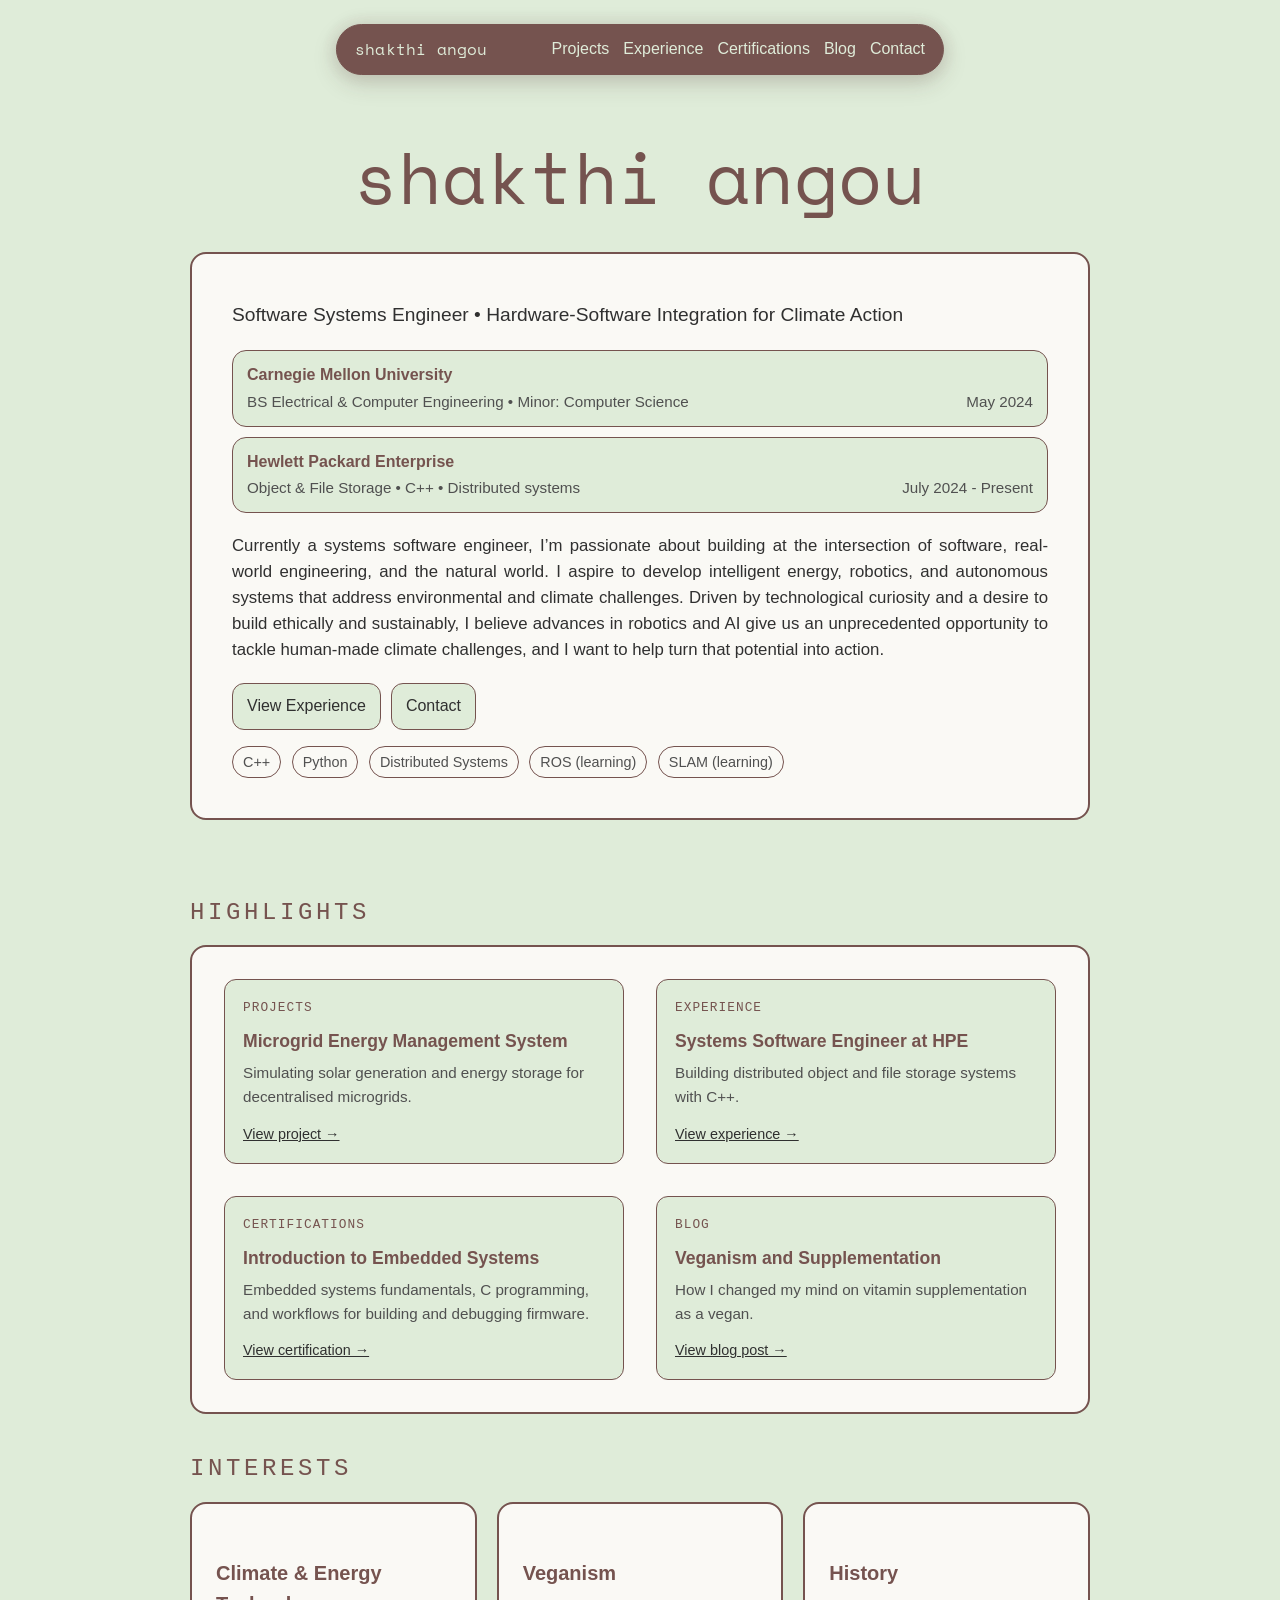
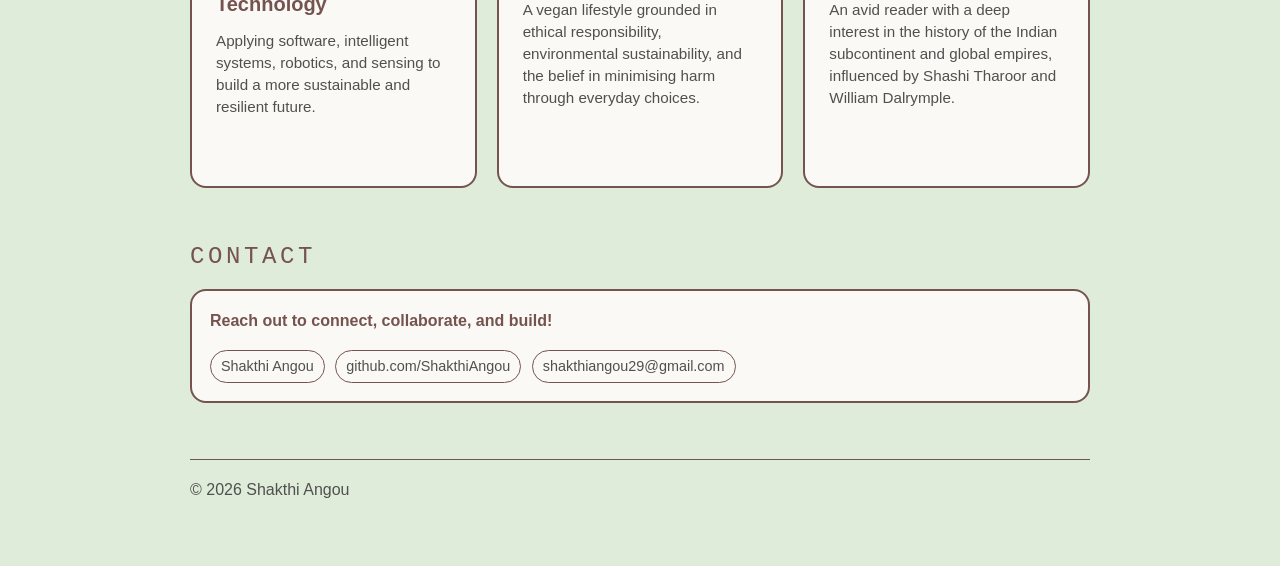
==== commit dc72885c: "Update homepage subtitle and standardize Experience labels" ====
--- a/index.html
+++ b/index.html
@@ -30,7 +30,7 @@
       <a class="brand" href="index.html">shakthi angou</a>
       <nav aria-label="Main navigation">
         <a href="projects.html">Projects</a>
-        <a href="experience.html">Experiences</a>
+        <a href="experience.html">Experience</a>
         <a href="certifications.html">Certifications</a>
         <a href="blog.html">Blog</a>
         <a href="index.html#contact">Contact</a>
@@ -44,7 +44,7 @@
     <section id="home" class="section hero">
       <h1>shakthi angou</h1>
       <div class="card">
-        <div class="subtitle">Software Systems Engineer • Aspiring Climate Technologist</div>
+        <div class="subtitle">Software Systems Engineer • Hardware-Software Integration for Climate Action</div>
 
         <!-- Education / Current role -->
         <div class="edu">
@@ -111,7 +111,7 @@
             <span class="highlight-link">View project &rarr;</span>
           </a>
           <a class="highlight-card" href="experience.html#hpe-systems-software-engineer">
-            <span class="highlight-category">Experiences</span>
+            <span class="highlight-category">Experience</span>
             <h3>Systems Software Engineer at HPE</h3>
             <p>Building distributed object and file storage systems with C++.</p>
             <span class="highlight-link">View experience &rarr;</span>
--- a/assets/css/portfolio.css
+++ b/assets/css/portfolio.css
@@ -257,8 +257,9 @@
       .hero .subtitle {
         margin-top: 6px;
         margin-bottom: 20px;
-        font-size: 1.3rem;
-        max-width: 45ch;
+        font-size: clamp(1rem, 1.8vw, 1.2rem);
+        max-width: none;
+        white-space: nowrap;
       }
 
       #home .card {
@@ -409,6 +410,7 @@
       @media (max-width: 900px) {
         .topbar { width: calc(100% - 36px); gap: 12px 40px; }
         .collection-hero { padding-top: 24px; }
+        .hero .subtitle { white-space: normal; }
       }
       @media (max-width: 600px) {
         .highlights-panel { padding: 22px; }
